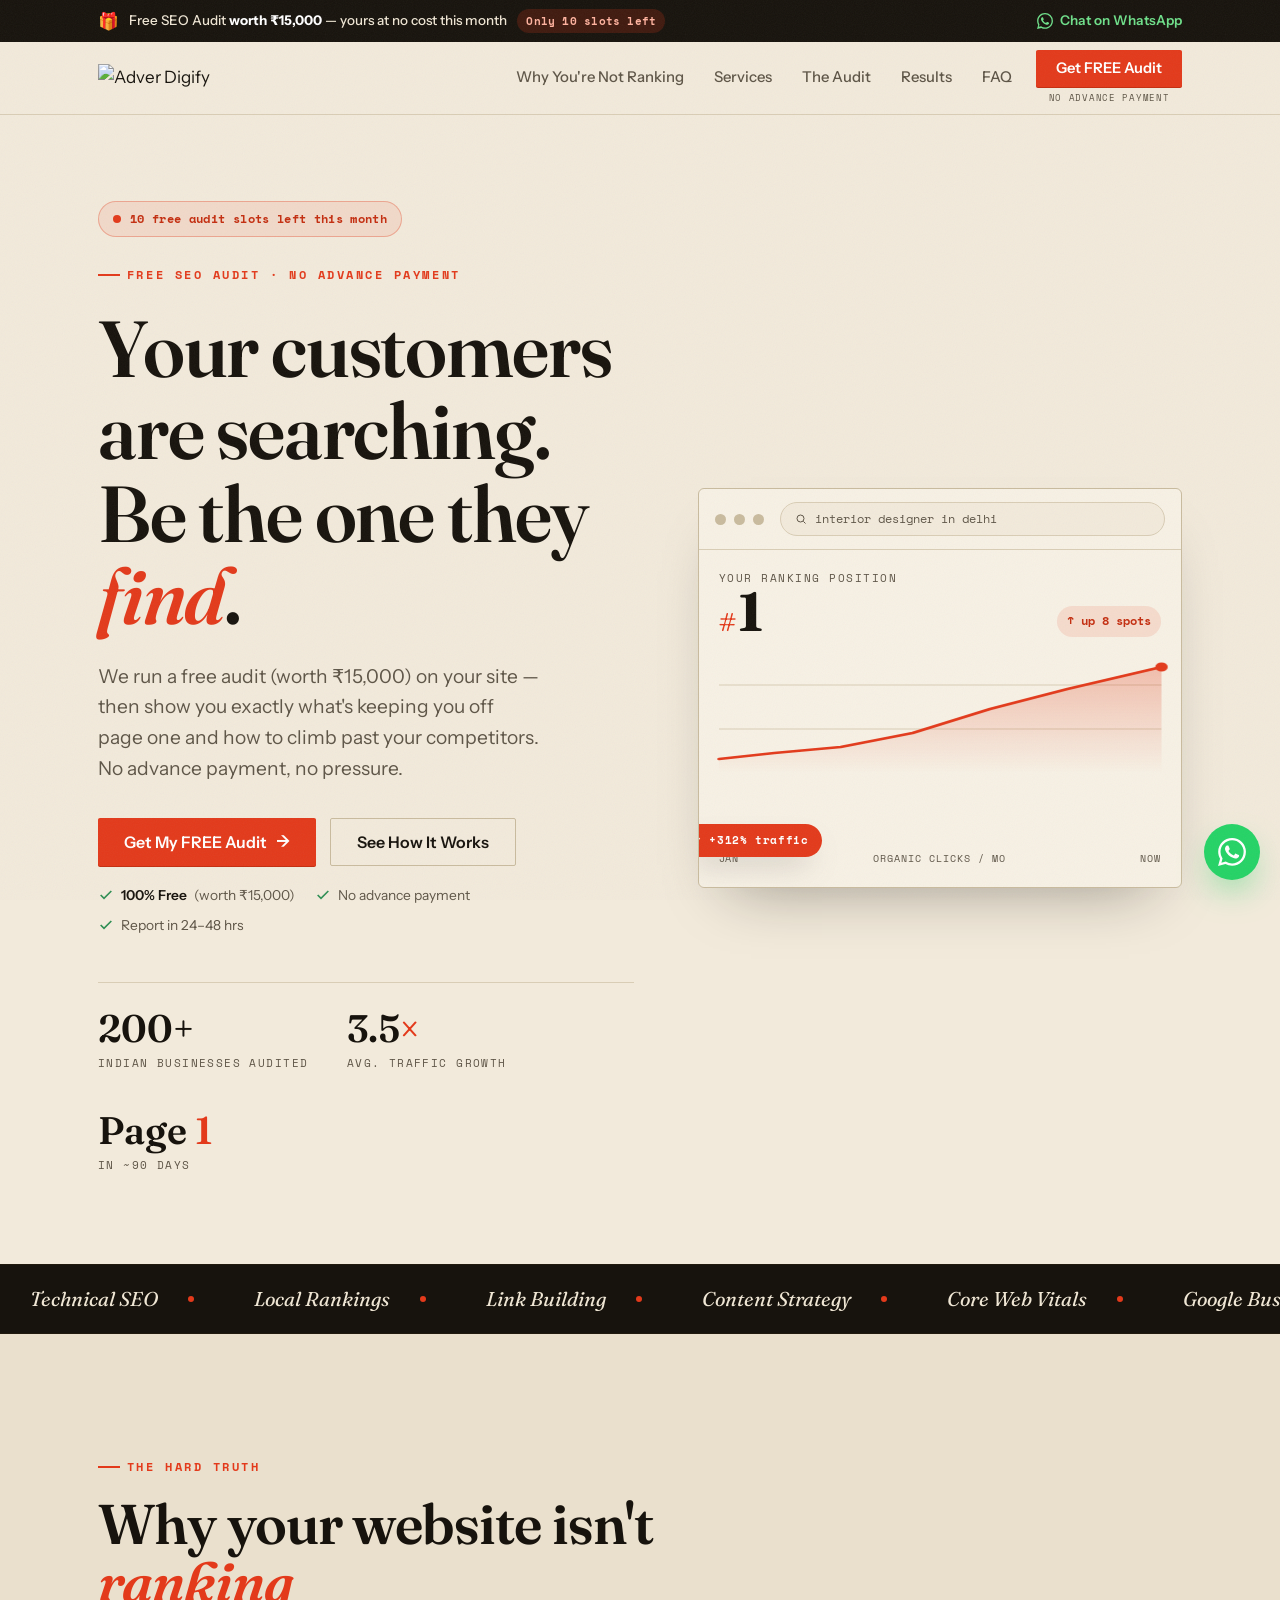
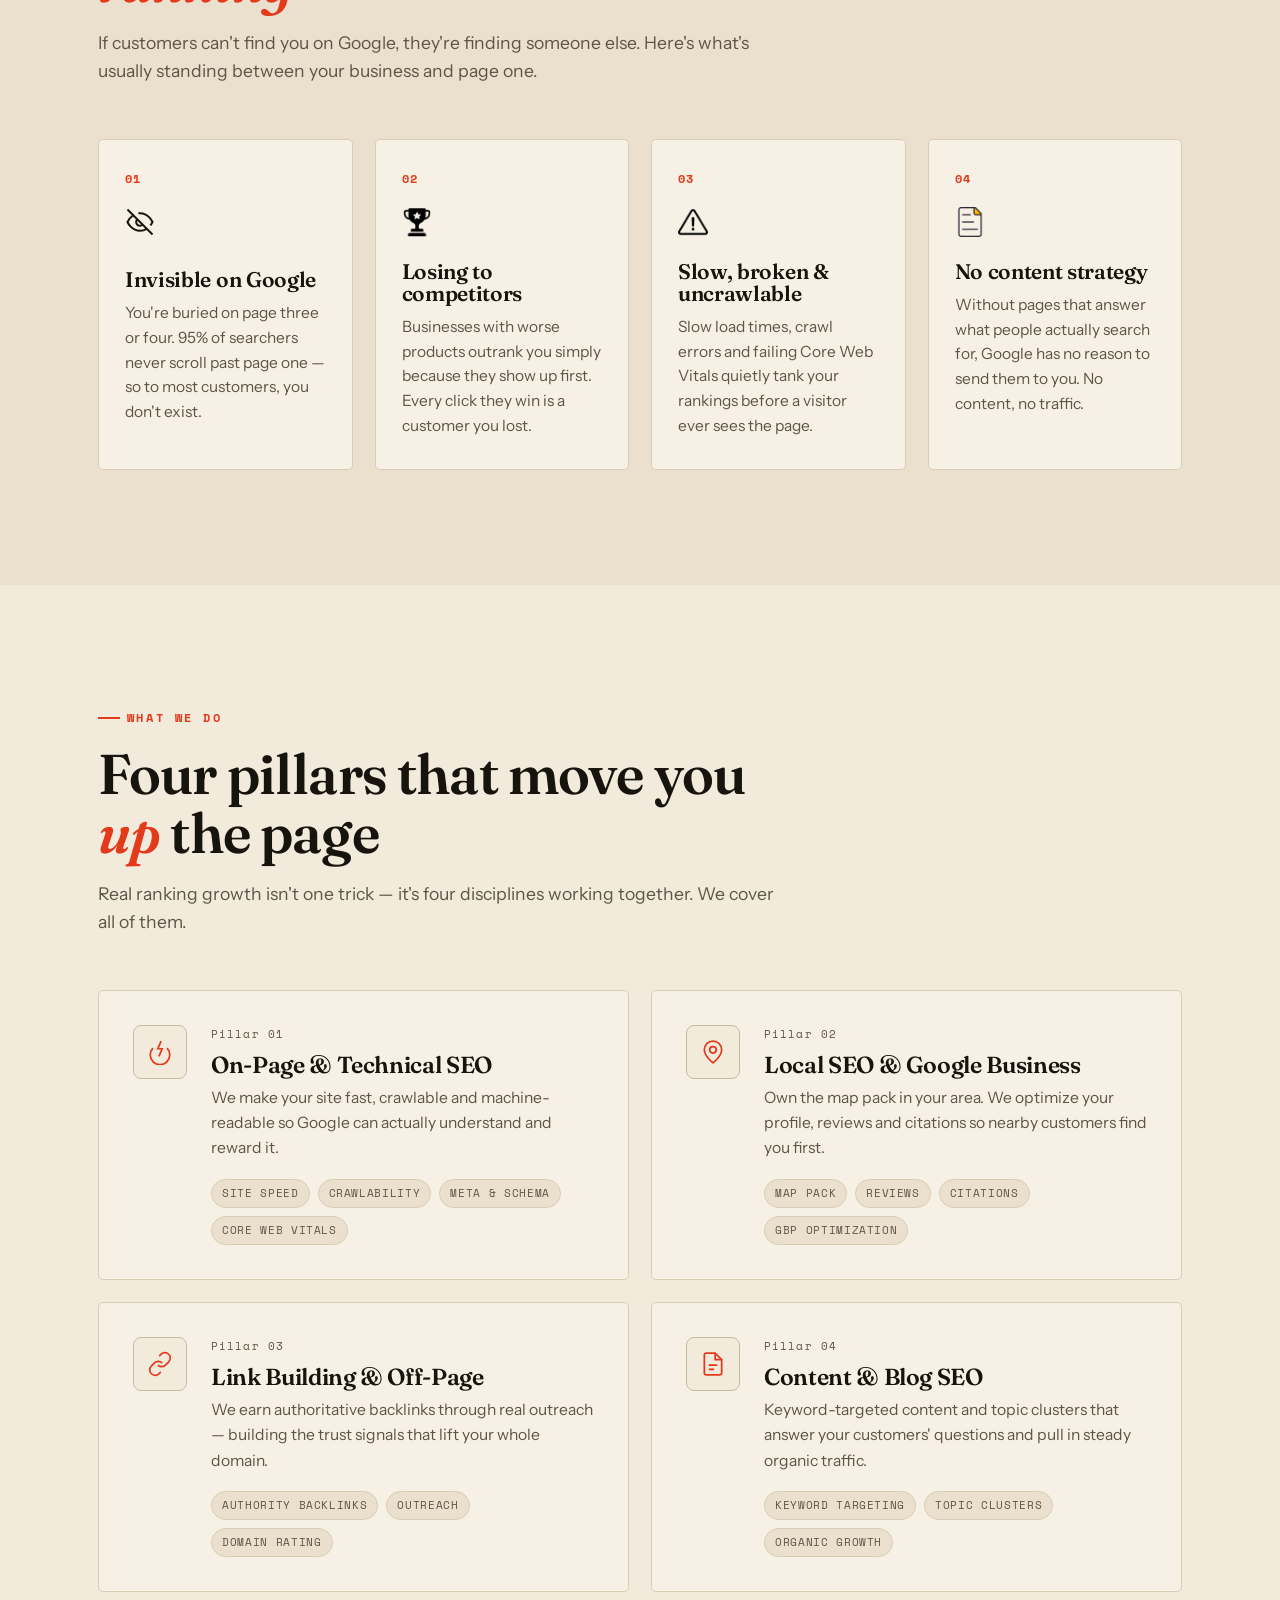
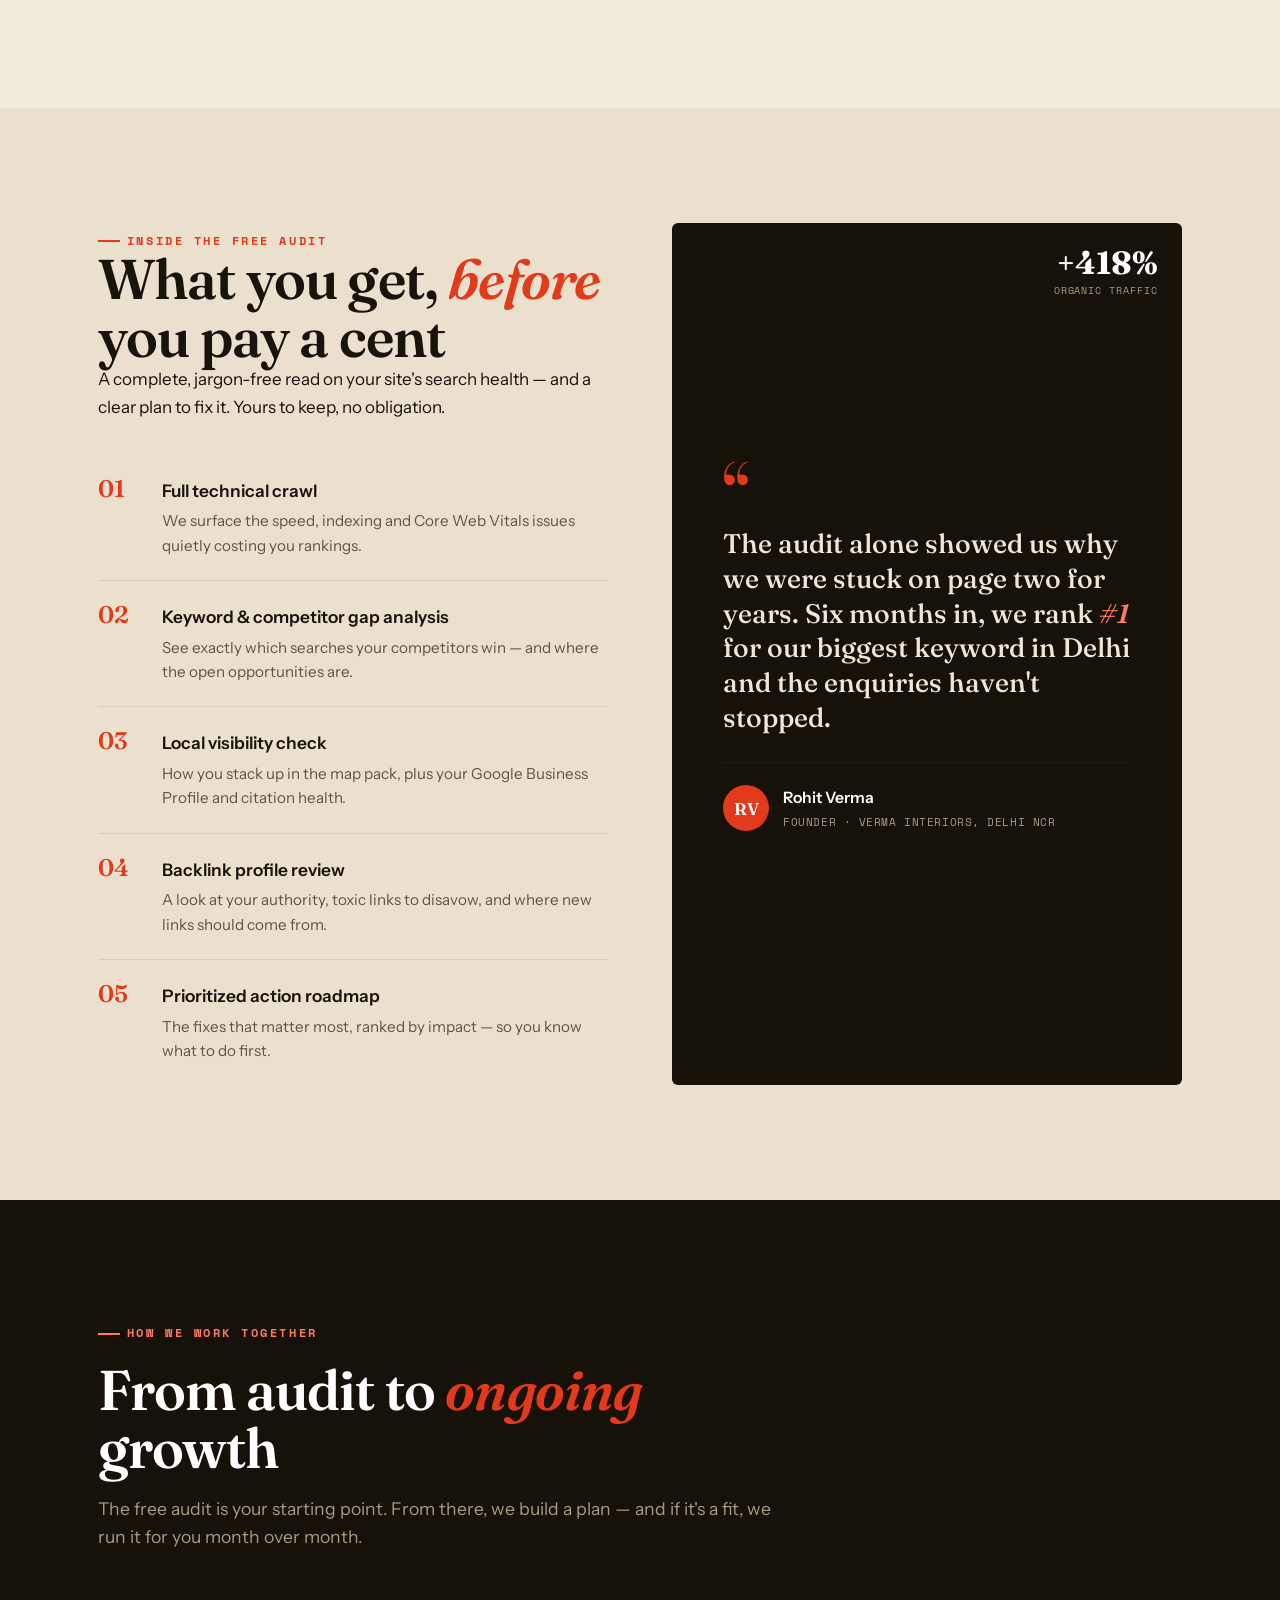
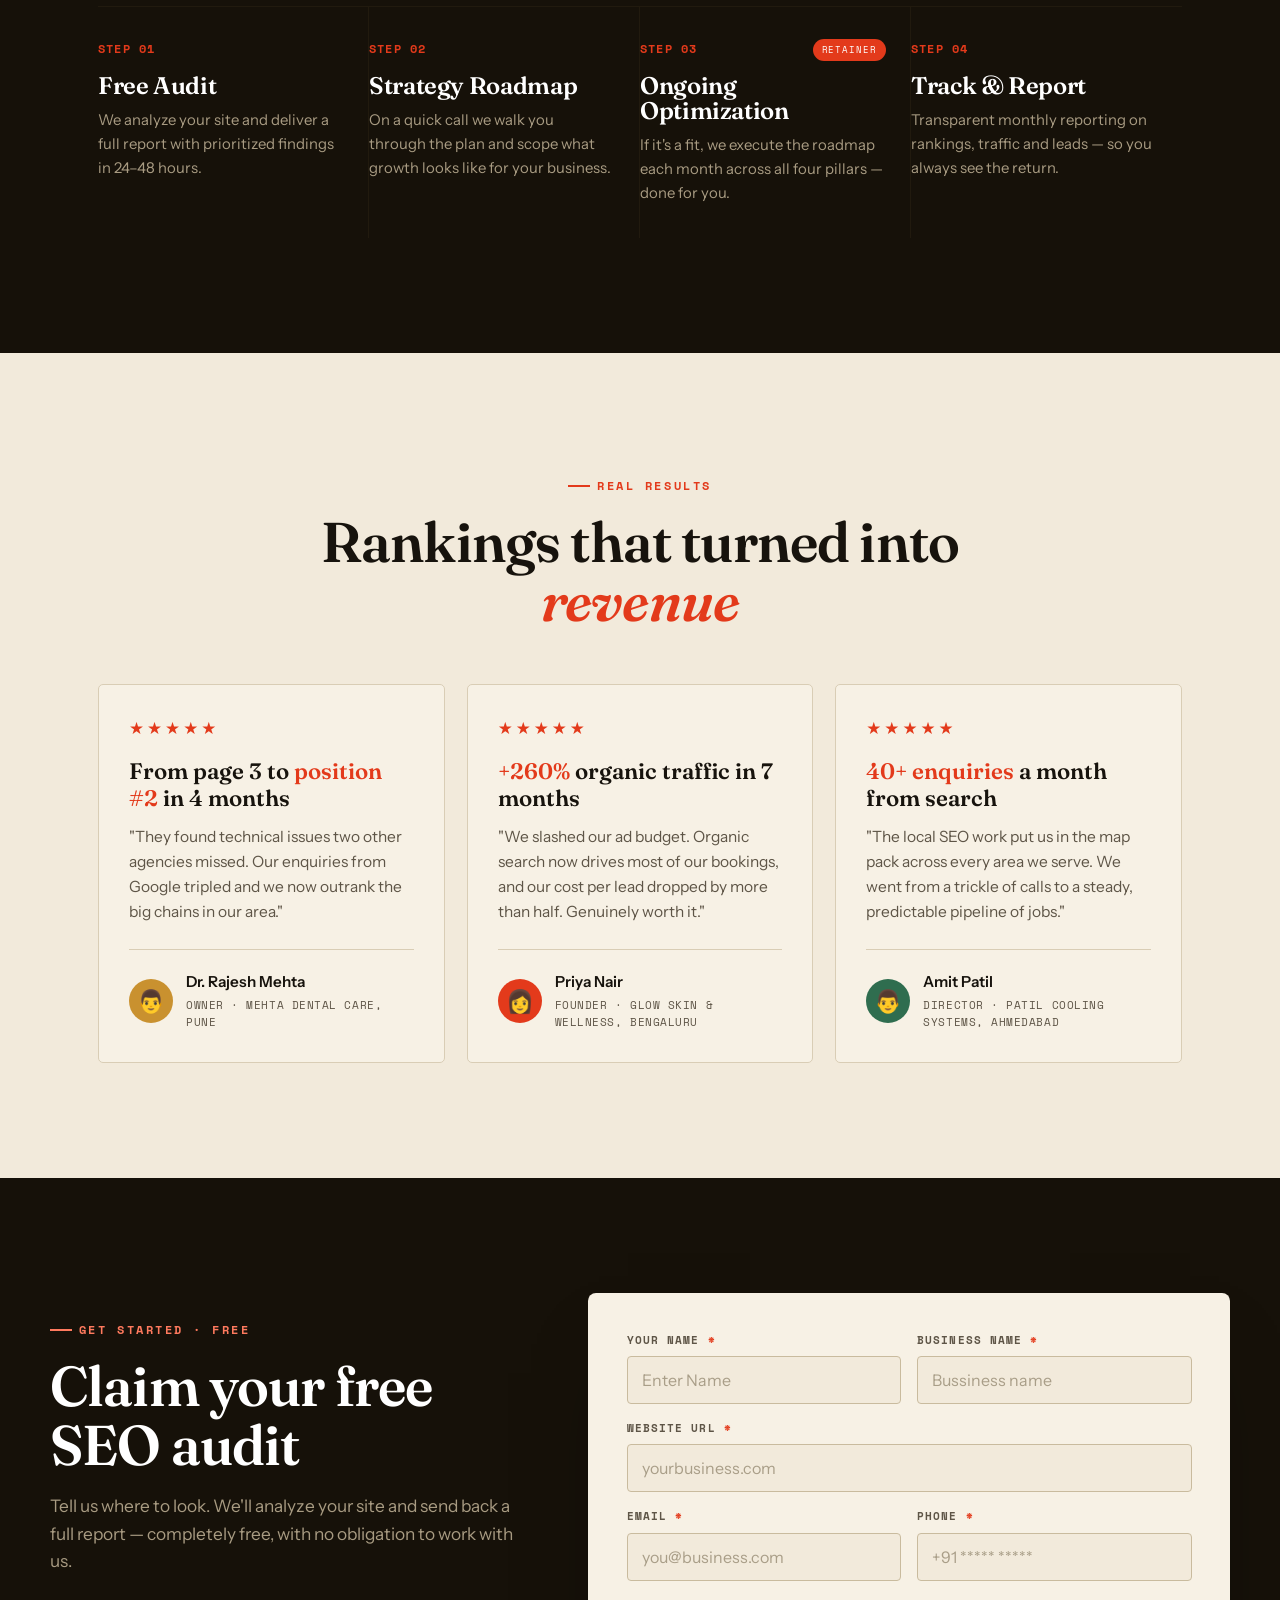
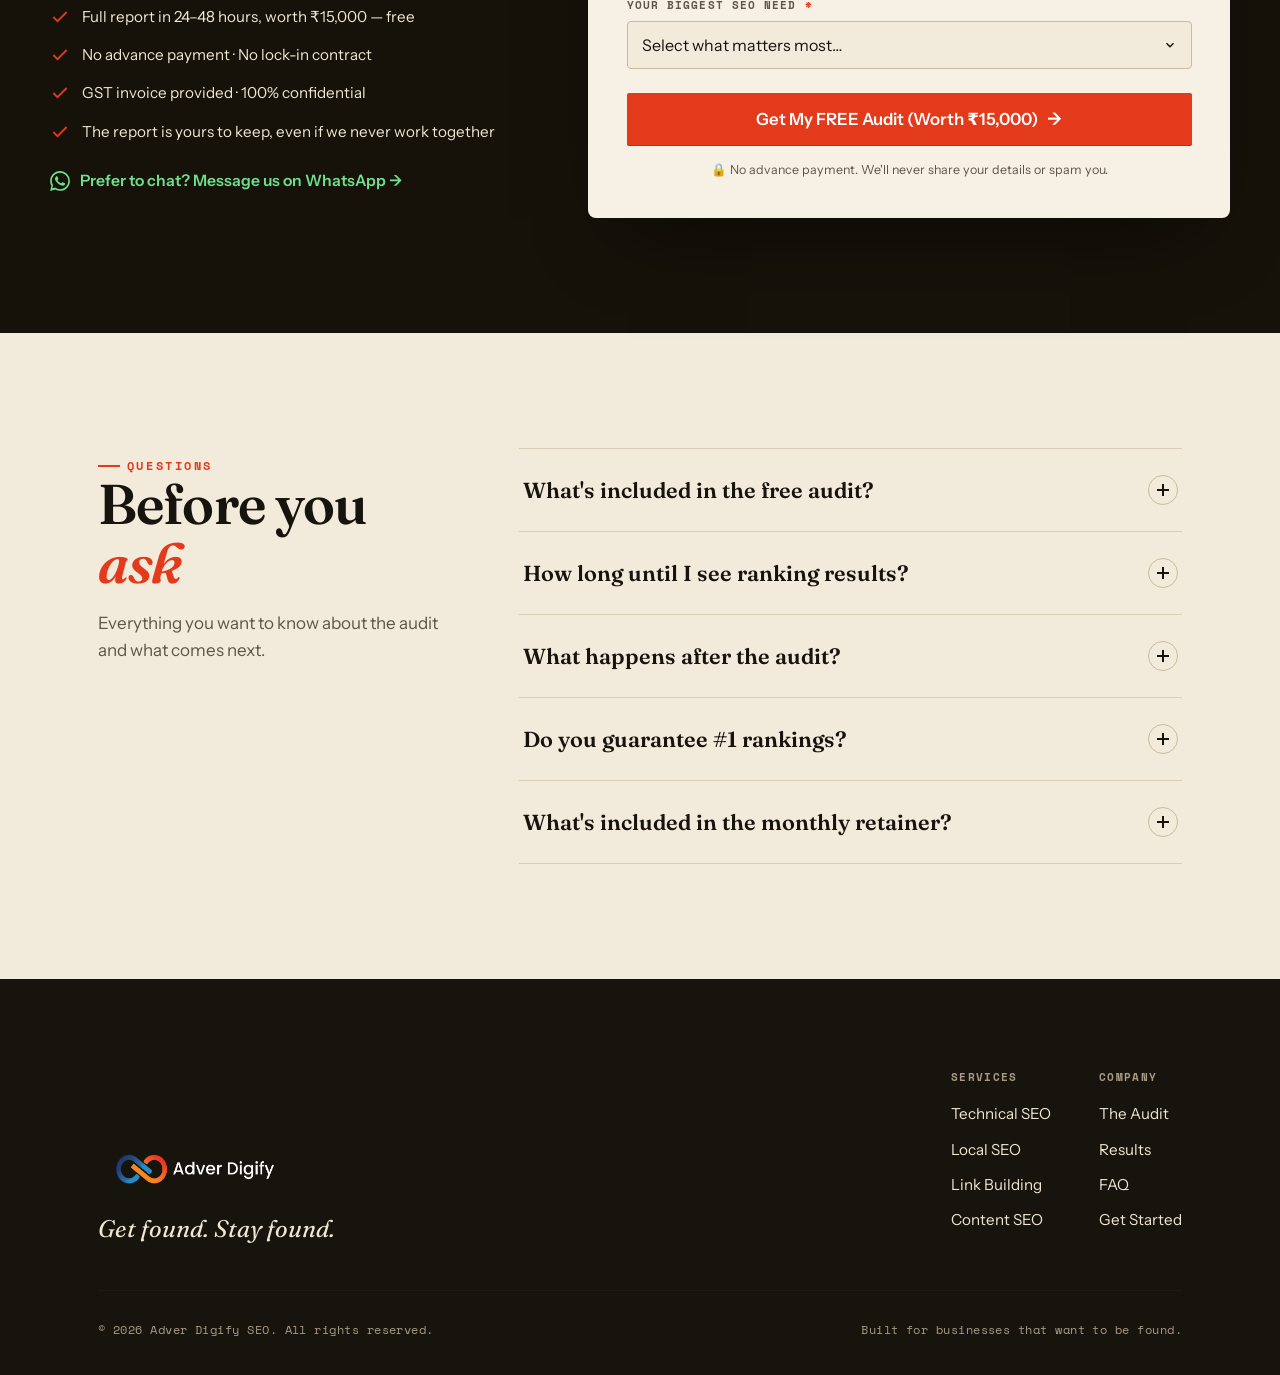
==== SEO-Landing/index.html @ 9eb0b453 "Initial commit" ====
<!DOCTYPE html>
<html lang="en">
<head>
<meta charset="UTF-8">
<meta name="viewport" content="width=device-width, initial-scale=1.0">
<title>Adver Digify SEO — Get found. Stay found.</title>
<link rel="icon" type="image/png" href="./favicon.png">
<meta name="description" content="Free, no-strings SEO audit. We find what's keeping you off page one — then build the plan to climb. 200+ audits delivered.">
<link rel="preconnect" href="https://fonts.googleapis.com">
<link rel="preconnect" href="https://fonts.gstatic.com" crossorigin>
<link href="https://fonts.googleapis.com/css2?family=Fraunces:ital,opsz,wght@0,9..144,400;0,9..144,500;0,9..144,600;0,9..144,700;1,9..144,500;1,9..144,600&family=Instrument+Sans:wght@400;500;600&family=Space+Mono:wght@400;700&display=swap" rel="stylesheet">
<style>
  :root{
    --call-icon: url("[data-uri]");
    --paper:#F2EADB;
    --paper-2:#EAE0CD;
    --card:#F7F1E5;
    --ink:#17130D;
    --ink-soft:#5E5547;
    --line:#D9CDB5;
    --line-strong:#C9BB9E;
    --signal:#E33A1B;
    --signal-deep:#C42E10;
    --dark:#161109;
    --dark-2:#211A0E;
    --cream-on-dark:#EFE6D4;
    --soft-on-dark:#A89B82;
    --gold:#C9912F;
    --serif:"Fraunces",Georgia,serif;
    --sans:"Instrument Sans",system-ui,sans-serif;
    --mono:"Space Mono",ui-monospace,monospace;
    --wrap:1180px;
  }
  *{box-sizing:border-box;margin:0;padding:0}
  html{scroll-behavior:smooth;scroll-padding-top:88px}
  body{
    background:var(--paper);
    color:var(--ink);
    font-family:var(--sans);
    font-size:17px;
    line-height:1.6;
    -webkit-font-smoothing:antialiased;
    overflow-x:clip;
  }
  /* subtle paper grain */
  body::before{
    content:"";position:fixed;inset:0;z-index:9999;pointer-events:none;opacity:.05;
    background-image:url("data:image/svg+xml,%3Csvg xmlns='http://www.w3.org/2000/svg' width='180' height='180'%3E%3Cfilter id='n'%3E%3CfeTurbulence type='fractalNoise' baseFrequency='0.9' numOctaves='3'/%3E%3C/filter%3E%3Crect width='100%25' height='100%25' filter='url(%23n)'/%3E%3C/svg%3E");
  }
  a{color:inherit;text-decoration:none}
  img{max-width:100%;display:block}
  ::selection{background:var(--signal);color:#fff}
  .wrap{max-width:var(--wrap);margin-inline:auto;padding-inline:clamp(20px,5vw,48px)}
  .eyebrow{
    font-family:var(--mono);font-size:.72rem;font-weight:700;text-transform:uppercase;
    letter-spacing:.22em;color:var(--signal);display:inline-flex;align-items:center;gap:.6em;
  }
  .eyebrow::before{content:"";width:22px;height:2px;background:var(--signal);display:inline-block}
  .eyebrow.center{justify-content:center}
  h1,h2,h3{font-family:var(--serif);font-weight:600;line-height:1.04;letter-spacing:-.015em}
  h2{font-size:clamp(2.1rem,4.6vw,3.5rem)}
  em{font-style:italic;color:var(--signal);font-weight:600}
  .btn{
    display:inline-flex;align-items:center;justify-content:center;gap:.55em;
    font-family:var(--sans);font-weight:600;font-size:1rem;cursor:pointer;border:none;
    padding:15px 26px;border-radius:2px;transition:transform .15s ease,background .2s ease,box-shadow .2s ease;
    line-height:1;white-space:nowrap;
  }
  .btn-primary{background:var(--signal);color:#fff;box-shadow:0 1px 0 var(--signal-deep)}
  .btn-primary:hover{background:var(--signal-deep);transform:translateY(-2px);box-shadow:0 8px 22px -8px rgba(196,46,16,.55)}
  .btn-ghost{background:transparent;color:var(--ink);border:1.5px solid var(--line-strong)}
  .btn-ghost:hover{border-color:var(--ink);transform:translateY(-2px)}
  .btn .arrow{font-size:1.05em;transition:transform .2s ease}
  .btn:hover .arrow{transform:translateX(3px)}

  /* ---------- TOP OFFER BAR ---------- */
  .topbar{background:var(--ink);color:var(--cream-on-dark)}
  .topbar .wrap{display:flex;align-items:center;justify-content:space-between;gap:18px;min-height:42px;padding-block:7px}
  .topbar .offer{display:flex;align-items:center;gap:10px;font-size:.84rem;font-weight:500}
  .topbar .offer .gift{font-size:1.05rem;line-height:1}
  .topbar .offer b{color:#fff;font-weight:700}
  .topbar .offer .slots{font-family:var(--mono);font-size:.7rem;color:#ffb39f;background:rgba(227,58,27,.2);padding:3px 9px;border-radius:30px;font-weight:700;letter-spacing:.02em;white-space:nowrap}
  .topbar .tb-right{display:flex;align-items:center;gap:22px}
  .topbar a.tb-link{display:inline-flex;align-items:center;gap:7px;color:var(--cream-on-dark);font-weight:600;font-size:.84rem;transition:color .15s}
  .topbar a.tb-link svg{flex:none}
  .tb-call-icon{width:15px;height:15px;flex:none;display:inline-block;background-color:#fff;-webkit-mask-image:var(--call-icon);mask-image:var(--call-icon);-webkit-mask-size:contain;mask-size:contain;-webkit-mask-repeat:no-repeat;mask-repeat:no-repeat;-webkit-mask-position:center;mask-position:center}
  .nav-call-m .tb-call-icon{background-color:var(--signal);width:18px;height:18px}
  .topbar a.tb-call svg{color:var(--signal)}
  .topbar a.tb-call:hover{color:#fff}
  .topbar a.tb-wa{color:#6fe08a}
  .topbar a.tb-wa:hover{color:#9bf0ad}

  /* ---------- NAV ---------- */
  .sticky-top { position: -webkit-sticky; position: sticky; top: 0; z-index: 1000; width: 100%; }
  header{position:relative;z-index:100;background:rgba(242,234,219,.9);backdrop-filter:blur(10px);transition:box-shadow .25s,border-color .25s;border-bottom:1px solid var(--line)}
  header.scrolled{box-shadow:0 6px 20px -14px rgba(23,19,13,.5)}
  .nav{display:flex;align-items:center;justify-content:space-between;height:72px;gap:24px}
  .logo{display:inline-flex;align-items:center;gap:10px;flex:none;color:var(--ink)}
  .logo-img{display:block;width:clamp(150px,15vw,200px);height:auto}
  .logo-mark{width:41px;height:41px;display:grid;place-items:center;flex:none;color:var(--signal)}
  .logo-mark svg{width:100%;height:100%;display:block}
  .logo-mark .logo-signal{fill:none;stroke:currentColor;stroke-width:5.6;stroke-linecap:round;stroke-linejoin:round}
  .logo-mark .logo-core{fill:var(--ink)}
  .logo-type{display:flex;flex-direction:column;gap:1px;line-height:1}
  .logo-name{font-family:var(--sans);font-weight:600;font-size:1.12rem;letter-spacing:.01em}
  .logo-name b{font-weight:600;color:var(--signal)}
  .logo-sub{font-family:var(--mono);font-size:.52rem;font-weight:700;text-transform:uppercase;letter-spacing:.16em;color:var(--ink-soft)}
  .nav-links{display:flex;gap:30px;align-items:center;margin-left:auto}
  .nav-links a{font-size:.93rem;font-weight:500;color:var(--ink-soft);transition:color .15s;position:relative;white-space:nowrap}
  .nav-links a:hover{color:var(--ink)}
  .nav-links a::after{content:"";position:absolute;left:0;bottom:-5px;height:2px;width:0;background:var(--signal);transition:width .2s}
  .nav-links a:hover::after{width:100%}
  .nav-cta{display:flex;align-items:center;gap:18px;flex:none}
  .nav-phone{display:flex;flex-direction:column;line-height:1.05;text-align:right}
  .nav-phone .pl{font-family:var(--mono);font-size:.58rem;text-transform:uppercase;letter-spacing:.12em;color:var(--ink-soft)}
  .nav-phone .pn{font-family:var(--serif);font-weight:600;font-size:1.04rem;color:var(--ink);transition:color .15s}
  .nav-phone:hover .pn{color:var(--signal)}
  .nav-cta-wrap{display:flex;flex-direction:column;align-items:center;gap:4px}
  .nav-cta-wrap .btn{padding:11px 20px;font-size:.92rem}
  .nav-cta-wrap .micro{font-family:var(--mono);font-size:.56rem;text-transform:uppercase;letter-spacing:.08em;color:var(--ink-soft)}
  .burger{display:none;background:none;border:none;cursor:pointer;width:40px;height:40px;flex-direction:column;justify-content:center;gap:5px;align-items:flex-end}
  .burger span{display:block;height:2px;width:24px;background:var(--ink);transition:.25s}
  .burger.open span:nth-child(1){transform:translateY(7px) rotate(45deg)}
  .burger.open span:nth-child(2){opacity:0}
  .burger.open span:nth-child(3){transform:translateY(-7px) rotate(-45deg);width:24px}
  .nav-call-m{display:none;width:42px;height:42px;border:1.5px solid var(--line-strong);border-radius:50%;place-items:center;color:var(--signal);background:var(--card)}

  /* ---------- urgency + cta trust ---------- */
  .urgency{display:inline-flex;align-items:center;gap:9px;background:rgba(227,58,27,.09);border:1px solid rgba(227,58,27,.32);color:var(--signal-deep);font-family:var(--mono);font-size:.72rem;font-weight:700;letter-spacing:.03em;padding:8px 14px;border-radius:30px;margin-bottom:20px}
  .urgency .dot{width:8px;height:8px;border-radius:50%;background:var(--signal);animation:pulse 2s infinite}
  @keyframes pulse{0%{box-shadow:0 0 0 0 rgba(227,58,27,.5)}70%{box-shadow:0 0 0 8px rgba(227,58,27,0)}100%{box-shadow:0 0 0 0 rgba(227,58,27,0)}}
  .cta-trust{display:flex;flex-wrap:wrap;gap:8px 20px;margin-top:18px;font-size:.86rem;color:var(--ink-soft)}
  .cta-trust span{display:inline-flex;align-items:center;gap:7px}
  .cta-trust svg{color:#2f8f54;flex:none}
  .cta-trust b{color:var(--ink);font-weight:600}

  .wa-float{position:fixed;right:20px;bottom:20px;z-index:200;display:flex;align-items:center;justify-content:center;background:#25D366;color:#fff;width:56px;height:56px;border-radius:50%;box-shadow:0 16px 34px -10px rgba(37,211,102,.65);transition:transform .2s,box-shadow .2s}
  .wa-float:hover{transform:translateY(-3px) scale(1.02);box-shadow:0 20px 40px -10px rgba(37,211,102,.75)}
  .wa-float svg{width:28px;height:28px;flex:none}

  /* ---------- HERO ---------- */
  .hero{padding:clamp(48px,7vw,86px) 0 clamp(60px,7vw,90px)}
  .hero-grid{display:grid;grid-template-columns:1.05fr .95fr;gap:clamp(40px,5vw,72px);align-items:center}
  .hero h1{font-size:clamp(2.7rem,6.2vw,5rem);margin:22px 0 0}
  .hero p.lead{font-size:clamp(1.05rem,1.5vw,1.25rem);color:var(--ink-soft);max-width:34ch;margin-top:24px}
  .hero-cta{display:flex;gap:14px;margin-top:34px;flex-wrap:wrap}
  .stats{display:flex;gap:clamp(20px,3vw,40px);margin-top:46px;border-top:1px solid var(--line);padding-top:26px;flex-wrap:wrap}
  .stat .num{font-family:var(--serif);font-size:clamp(1.8rem,3vw,2.4rem);font-weight:600;line-height:1}
  .stat .num span{color:var(--signal)}
  .stat .lbl{font-family:var(--mono);font-size:.68rem;text-transform:uppercase;letter-spacing:.13em;color:var(--ink-soft);margin-top:8px}

  /* hero dashboard signature */
  .dash{background:var(--card);border:1px solid var(--line-strong);border-radius:6px;box-shadow:0 30px 60px -32px rgba(23,19,13,.4);overflow:hidden;position:relative}
  .dash-bar{display:flex;align-items:center;gap:8px;padding:13px 16px;border-bottom:1px solid var(--line)}
  .dash-dot{width:11px;height:11px;border-radius:50%;background:var(--line-strong)}
  .dash-bar .url{flex:1;margin-left:8px;background:var(--paper);border:1px solid var(--line);border-radius:30px;font-family:var(--mono);font-size:.72rem;color:var(--ink-soft);padding:7px 14px;display:flex;align-items:center;gap:8px;overflow:hidden;white-space:nowrap}
  .dash-bar .url svg{flex:none}
  .dash-body{padding:20px}
  .dash-row1{display:flex;justify-content:space-between;align-items:flex-end;margin-bottom:18px}
  .rank-now{font-family:var(--mono);font-size:.68rem;text-transform:uppercase;letter-spacing:.14em;color:var(--ink-soft)}
  .rank-num{font-family:var(--serif);font-weight:700;font-size:3.4rem;line-height:.9;color:var(--ink);display:flex;align-items:baseline}
  .rank-num .hash{color:var(--signal);font-size:1.6rem;margin-right:2px}
  .rank-badge{display:inline-flex;align-items:center;gap:5px;background:rgba(227,58,27,.12);color:var(--signal-deep);font-family:var(--mono);font-weight:700;font-size:.72rem;padding:6px 10px;border-radius:30px}
  /* traffic chart */
  .chart{position:relative;height:118px;margin-top:6px}
  .chart svg{width:100%;height:100%;overflow:visible}
  .chart .grid-line{stroke:var(--line);stroke-width:1}
  .chart .area{fill:url(#grad);opacity:0}
  .chart .line{fill:none;stroke:var(--signal);stroke-width:2.5;stroke-linecap:round;stroke-linejoin:round;stroke-dasharray:600;stroke-dashoffset:600}
  .chart .dot{fill:var(--signal);opacity:0}
  .bars{display:flex;align-items:flex-end;gap:7px;height:54px;margin-top:18px}
  .bars span{flex:1;background:var(--paper-2);border-radius:3px 3px 0 0;transform:scaleY(.08);transform-origin:bottom;transition:transform .7s cubic-bezier(.2,.8,.25,1)}
  .bars span:last-child{background:var(--signal)}
  .dash-foot{display:flex;justify-content:space-between;font-family:var(--mono);font-size:.62rem;color:var(--ink-soft);text-transform:uppercase;letter-spacing:.1em;margin-top:6px}
  .float-tag{position:absolute;background:var(--ink);color:var(--cream-on-dark);font-family:var(--mono);font-size:.66rem;font-weight:700;padding:8px 13px;border-radius:30px;display:flex;align-items:center;gap:7px;box-shadow:0 14px 30px -14px rgba(23,19,13,.6);opacity:0;letter-spacing:.06em}
  .float-tag .pip{width:7px;height:7px;border-radius:50%;background:#5fd17e;box-shadow:0 0 0 3px rgba(95,209,126,.25)}
  .float-tag.t1{top:-16px;right:24px}
  .float-tag.t2{bottom:30px;left:-18px;background:var(--signal);color:#fff}
  .float-tag.t2 .pip{background:#fff;box-shadow:0 0 0 3px rgba(255,255,255,.3)}

  .anim .chart .line{animation:draw 1.6s ease .5s forwards}
  .anim .chart .area{animation:fade 1s ease 1.4s forwards}
  .anim .chart .dot{animation:fade .4s ease 2s forwards}
  .anim .float-tag.t1{animation:pop .5s cubic-bezier(.2,1.2,.4,1) 1.7s forwards}
  .anim .float-tag.t2{animation:pop .5s cubic-bezier(.2,1.2,.4,1) 2s forwards}
  @keyframes draw{to{stroke-dashoffset:0}}
  @keyframes fade{to{opacity:1}}
  @keyframes pop{0%{opacity:0;transform:translateY(8px) scale(.9)}100%{opacity:1;transform:translateY(0) scale(1)}}

  /* ---------- MARQUEE ---------- */
  .marquee{background:var(--ink);color:var(--cream-on-dark);padding:18px 0;overflow:hidden;border-block:1px solid var(--dark-2)}
  .marquee-track{display:flex;gap:0;width:max-content;animation:scroll 38s linear infinite}
  .marquee:hover .marquee-track{animation-play-state:paused}
  .marquee-track span{font-family:var(--serif);font-style:italic;font-size:1.25rem;padding:0 30px;display:flex;align-items:center;gap:30px;white-space:nowrap}
  .marquee-track span::after{content:"";width:6px;height:6px;border-radius:50%;background:var(--signal)}
  @keyframes scroll{to{transform:translateX(-50%)}}

  /* ---------- generic section ---------- */
  .section{padding:clamp(66px,9vw,128px) 0}
  .section-head{max-width:680px}
  .section-head.center{margin-inline:auto;text-align:center}
  .section-head h2{margin-top:18px}
  .section-head p{color:var(--ink-soft);font-size:1.1rem;margin-top:18px}

  /* ---------- PAIN ---------- */
  .pain{background:var(--paper-2)}
  .pain-grid{display:grid;grid-template-columns:repeat(4,1fr);gap:22px;margin-top:54px}
  .pain-card{background:var(--card);border:1px solid var(--line);border-radius:5px;padding:30px 26px;position:relative;transition:transform .2s,box-shadow .2s}
  .pain-card:hover{transform:translateY(-4px);box-shadow:0 24px 40px -28px rgba(23,19,13,.45)}
  .pain-card .pn{font-family:var(--mono);font-size:.72rem;color:var(--signal);font-weight:700;letter-spacing:.1em}
  .pain-card .picon{margin:18px 0 24px;color:var(--ink)}
  .pain-card h3{font-size:1.32rem;margin-bottom:10px}
  .pain-card p{font-size:.97rem;color:var(--ink-soft)}

  /* ---------- SERVICES ---------- */
  .svc-grid{display:grid;grid-template-columns:repeat(2,1fr);gap:22px;margin-top:54px}
  .svc-card{background:var(--card);border:1px solid var(--line);border-radius:5px;padding:34px;display:flex;gap:24px;transition:border-color .2s,box-shadow .2s;position:relative;overflow:hidden}
  .svc-card::before{content:"";position:absolute;left:0;top:0;bottom:0;width:3px;background:var(--signal);transform:scaleY(0);transform-origin:top;transition:transform .25s}
  .svc-card:hover{box-shadow:0 24px 44px -30px rgba(23,19,13,.4)}
  .svc-card:hover::before{transform:scaleY(1)}
  .svc-ico{flex:none;width:54px;height:54px;border:1.5px solid var(--line-strong);border-radius:8px;display:grid;place-items:center;color:var(--signal);background:var(--paper)}
  .svc-card h3{font-size:1.45rem;margin-bottom:8px}
  .svc-card .num{font-family:var(--mono);font-size:.7rem;color:var(--ink-soft);letter-spacing:.1em;display:block;margin-bottom:10px}
  .svc-card p{font-size:.98rem;color:var(--ink-soft);margin-bottom:18px}
  .tags{display:flex;flex-wrap:wrap;gap:8px}
  .tag{font-family:var(--mono);font-size:.68rem;text-transform:uppercase;letter-spacing:.06em;background:var(--paper-2);border:1px solid var(--line);color:var(--ink-soft);padding:5px 10px;border-radius:30px}

  /* ---------- AUDIT VALUE + QUOTE ---------- */
  .audit-sec{background:var(--paper-2)}
  .audit-grid{display:grid;grid-template-columns:1fr 1fr;gap:clamp(40px,5vw,72px);align-items:start}
  .vp-list{margin-top:34px;display:flex;flex-direction:column;gap:0}
  .vp{display:flex;gap:22px;padding:22px 0;border-bottom:1px solid var(--line)}
  .vp:last-child{border-bottom:none}
  .vp .vn{font-family:var(--serif);font-weight:600;font-size:1.5rem;color:var(--signal);line-height:1;flex:none;width:42px}
  .vp h4{font-family:var(--sans);font-weight:600;font-size:1.08rem;margin-bottom:5px}
  .vp p{font-size:.95rem;color:var(--ink-soft)}
  .quote{background:var(--dark);color:var(--cream-on-dark);border-radius:6px;padding:clamp(34px,4vw,52px);position:relative;align-self:stretch;display:flex;flex-direction:column;justify-content:center}
  .quote .mark{font-family:var(--serif);font-size:6rem;line-height:.5;color:var(--signal);height:42px}
  .quote blockquote{font-family:var(--serif);font-size:clamp(1.4rem,2.1vw,1.85rem);line-height:1.3;font-weight:500;margin:8px 0 26px}
  .quote blockquote em{color:#ff7a5e}
  .quote .who{display:flex;align-items:center;gap:14px;border-top:1px solid var(--dark-2);padding-top:22px}
  .quote .av{width:46px;height:46px;border-radius:50%;background:var(--signal);color:#fff;display:grid;place-items:center;font-family:var(--serif);font-weight:600;flex:none}
  .quote .who .n{font-weight:600;font-size:.98rem;color:#fff}
  .quote .who .r{font-family:var(--mono);font-size:.7rem;color:var(--soft-on-dark);letter-spacing:.05em;text-transform:uppercase;margin-top:3px}
  .quote .metric{position:absolute;top:24px;right:24px;text-align:right}
  .quote .metric .mn{font-family:var(--serif);font-size:2rem;font-weight:700;color:#fff;line-height:1}
  .quote .metric .ml{font-family:var(--mono);font-size:.6rem;color:var(--soft-on-dark);text-transform:uppercase;letter-spacing:.1em;margin-top:4px}

  /* ---------- PROCESS ---------- */
  .process{background:var(--dark);color:var(--cream-on-dark)}
  .process .eyebrow{color:#ff7a5e}
  .process .eyebrow::before{background:#ff7a5e}
  .process h2{color:#fff}
  .process .section-head p{color:var(--soft-on-dark)}
  .steps{display:grid;grid-template-columns:repeat(4,1fr);gap:0;margin-top:54px;border-top:1px solid var(--dark-2)}
  .step{padding:32px 26px 32px 0;border-right:1px solid var(--dark-2);position:relative}
  .step:last-child{border-right:none}
  .step .sn{font-family:var(--mono);font-size:.78rem;color:var(--signal);font-weight:700;letter-spacing:.1em}
  .step h3{color:#fff;font-size:1.5rem;margin:16px 0 10px}
  .step p{font-size:.93rem;color:var(--soft-on-dark)}
  .step .pill{position:absolute;top:32px;right:24px;font-family:var(--mono);font-size:.58rem;letter-spacing:.1em;text-transform:uppercase;color:#fff;background:var(--signal);padding:4px 9px;border-radius:30px}

  /* ---------- TESTIMONIALS ---------- */
  .tst-grid{display:grid;grid-template-columns:repeat(3,1fr);gap:22px;margin-top:54px}
  .tst{background:var(--card);border:1px solid var(--line);border-radius:5px;padding:30px;display:flex;flex-direction:column}
  .stars{color:var(--signal);font-size:1.05rem;letter-spacing:3px;margin-bottom:16px}
  .tst .result{font-family:var(--serif);font-size:1.4rem;font-weight:600;line-height:1.2;margin-bottom:14px}
  .tst .result span{color:var(--signal)}
  .tst blockquote{font-size:.97rem;color:var(--ink-soft);margin-bottom:24px;flex:1}
  .tst .who{display:flex;align-items:center;gap:13px;border-top:1px solid var(--line);padding-top:20px}
  .tst .av{width:44px;height:44px;border-radius:50%;display:grid;place-items:center;font-family:var(--serif);font-weight:600;color:#fff;flex:none;overflow:hidden;font-size:1.4rem;line-height:1}
  .tst .av img{width:100%;height:100%;object-fit:cover;border-radius:50%}
  .tst .n{font-weight:600;font-size:.95rem}
  .tst .r{font-family:var(--mono);font-size:.68rem;color:var(--ink-soft);text-transform:uppercase;letter-spacing:.05em;margin-top:3px}

  /* ---------- FORM ---------- */
  .audit-form-sec{background:var(--dark);color:var(--cream-on-dark)}
  .form-grid{display:grid;grid-template-columns:.85fr 1.15fr;gap:clamp(40px,5vw,70px);align-items:center}
  .form-left .eyebrow{color:#ff7a5e}
  .form-left .eyebrow::before{background:#ff7a5e}
  .form-left h2{color:#fff;margin-top:18px}
  .form-left p{color:var(--soft-on-dark);margin-top:18px;font-size:1.08rem}
  .assure{margin-top:30px;display:flex;flex-direction:column;gap:14px}
  .assure div{display:flex;gap:12px;align-items:flex-start;font-size:.95rem;color:var(--cream-on-dark)}
  .assure svg{flex:none;margin-top:2px;color:var(--signal)}
  .wa-inline{display:inline-flex;align-items:center;gap:10px;margin-top:24px;color:#6fe08a;font-weight:600;font-size:.98rem;transition:color .15s}
  .wa-inline:hover{color:#9bf0ad}
  .wa-inline svg{flex:none}
  .form-card{background:var(--card);border-radius:8px;padding:clamp(28px,3vw,40px);color:var(--ink);box-shadow:0 40px 80px -40px rgba(0,0,0,.6)}
  .field{margin-bottom:16px}
  .field.row{display:grid;grid-template-columns:1fr 1fr;gap:16px}
  .field.row .field{margin-bottom:0}
  label{display:block;font-family:var(--mono);font-size:.68rem;text-transform:uppercase;letter-spacing:.1em;color:var(--ink-soft);margin-bottom:7px;font-weight:700}
  label .req{color:var(--signal)}
  input,select{width:100%;font-family:var(--sans);font-size:1rem;padding:13px 14px;border:1.5px solid var(--line-strong);border-radius:4px;background:var(--paper);color:var(--ink);transition:border-color .15s,box-shadow .15s}
  input::placeholder{color:#a99e88}
  input:focus,select:focus{outline:none;border-color:var(--signal);box-shadow:0 0 0 3px rgba(227,58,27,.15)}
  select{appearance:none;background-image:url("data:image/svg+xml,%3Csvg xmlns='http://www.w3.org/2000/svg' width='14' height='14' viewBox='0 0 24 24' fill='none' stroke='%2317130D' stroke-width='2.5'%3E%3Cpath d='M6 9l6 6 6-6'/%3E%3C/svg%3E");background-repeat:no-repeat;background-position:right 14px center;padding-right:40px}
  .field.err input,.field.err select{border-color:var(--signal)}
  .err-msg{display:none;font-size:.78rem;color:var(--signal);margin-top:6px;font-weight:500}
  .field.err .err-msg{display:block}
  .form-card .btn-primary{width:100%;margin-top:8px;padding:17px;font-size:1.05rem}
  .form-fine{font-size:.78rem;color:var(--ink-soft);text-align:center;margin-top:16px;line-height:1.5}
  /* success */
  .success{display:none;text-align:center;padding:18px 6px 8px}
  .success.show{display:block;animation:pop .5s cubic-bezier(.2,1.2,.4,1)}
  .success .check{width:66px;height:66px;border-radius:50%;background:rgba(227,58,27,.12);display:grid;place-items:center;margin:0 auto 22px;color:var(--signal)}
  .success h3{font-size:1.7rem;margin-bottom:12px}
  .success p{color:var(--ink-soft);font-size:1rem;max-width:34ch;margin:0 auto 6px}
  .success .next{font-family:var(--mono);font-size:.72rem;text-transform:uppercase;letter-spacing:.12em;color:var(--signal);margin-top:22px;font-weight:700}
  .form-card.done .form-body{display:none}

  /* ---------- FAQ ---------- */
  .faq-grid{display:grid;grid-template-columns:.7fr 1.3fr;gap:clamp(40px,5vw,72px);align-items:start}
  .faq-list{border-top:1px solid var(--line)}
  .faq-item{border-bottom:1px solid var(--line)}
  .faq-q{width:100%;background:none;border:none;cursor:pointer;text-align:left;display:flex;justify-content:space-between;align-items:center;gap:20px;padding:26px 4px;font-family:var(--serif);font-size:clamp(1.15rem,1.7vw,1.4rem);font-weight:600;color:var(--ink)}
  .faq-q .ic{flex:none;width:30px;height:30px;border:1.5px solid var(--line-strong);border-radius:50%;display:grid;place-items:center;position:relative;transition:.25s}
  .faq-q .ic::before,.faq-q .ic::after{content:"";position:absolute;background:var(--ink);transition:.25s}
  .faq-q .ic::before{width:12px;height:2px}
  .faq-q .ic::after{width:2px;height:12px}
  .faq-item.open .faq-q .ic{background:var(--signal);border-color:var(--signal)}
  .faq-item.open .faq-q .ic::before,.faq-item.open .faq-q .ic::after{background:#fff}
  .faq-item.open .faq-q .ic::after{transform:rotate(90deg);opacity:0}
  .faq-a{max-height:0;overflow:hidden;transition:max-height .3s ease}
  .faq-a p{padding:0 4px 26px;color:var(--ink-soft);font-size:1rem;max-width:60ch}

  /* ---------- FOOTER ---------- */
  footer{background:var(--ink);color:var(--cream-on-dark);padding:clamp(56px,7vw,90px) 0 36px}
  .foot-top{display:flex;justify-content:space-between;align-items:flex-end;gap:40px;flex-wrap:wrap;padding-bottom:46px;border-bottom:1px solid var(--dark-2)}
  .foot-brand .logo{display:inline-flex;padding:12px 18px;border-radius:6px}
  .foot-logo-img{width:clamp(150px,16vw,210px)}
  .foot-tag{font-family:var(--serif);font-style:italic;font-size:1.5rem;color:var(--cream-on-dark);margin-top:16px;max-width:18ch;line-height:1.2}
  .foot-links{display:flex;gap:48px;flex-wrap:wrap}
  .foot-col h5{font-family:var(--mono);font-size:.68rem;text-transform:uppercase;letter-spacing:.12em;color:var(--soft-on-dark);margin-bottom:16px;font-weight:700}
  .foot-col a{display:block;color:var(--cream-on-dark);font-size:.95rem;margin-bottom:11px;transition:color .15s}
  .foot-col a:hover{color:var(--signal)}
  .foot-bottom{display:flex;justify-content:space-between;align-items:center;gap:20px;flex-wrap:wrap;padding-top:30px;font-family:var(--mono);font-size:.72rem;color:var(--soft-on-dark);letter-spacing:.04em}

  /* reveal */
  .reveal{opacity:0;transform:translateY(24px);transition:opacity .6s ease,transform .6s ease}
  .reveal.in{opacity:1;transform:none}

  /* ---------- MOBILE MENU (hidden by default; only shown via .open at mobile breakpoint) ---------- */
  .mobile-menu{display:none}

  /* ---------- RESPONSIVE ---------- */
  @media(max-width:980px){
    .hero-grid{grid-template-columns:1fr;gap:48px}
    .dash{max-width:460px;margin-inline:auto;width:100%}
    .audit-grid,.form-grid,.faq-grid{grid-template-columns:1fr;gap:44px}
    .svc-grid{grid-template-columns:1fr}
    .pain-grid{grid-template-columns:repeat(2,1fr)}
    .steps{grid-template-columns:repeat(2,1fr)}
    .step{border-right:none;border-bottom:1px solid var(--dark-2)}
    .step:nth-child(odd){border-right:1px solid var(--dark-2)}
    .tst-grid{grid-template-columns:1fr}
  }
  @media(max-width:880px){
    .nav-links{display:none}
    .nav-phone{display:none}
    .nav-cta-wrap{display:none!important}
    .burger{display:flex}
    .nav-call-m{display:grid}
    .topbar .tb-right{display:none}
    .topbar .offer .slots{display:none}
    .topbar .offer{font-size:.78rem}
    .nav-cta{gap:10px}
    .mobile-menu{position:absolute;top:100%;left:0;right:0;background:var(--paper);border-bottom:1px solid var(--line);padding:24px clamp(20px,5vw,48px) 32px;flex-direction:column;align-items:center;text-align:center;gap:4px;z-index:99;box-shadow:0 20px 30px -20px rgba(23,19,13,.4)}
    .mobile-menu.open{display:flex}
    .mobile-menu a:not(.btn){padding:14px 0;font-size:1.05rem;font-weight:500;border-bottom:1px solid var(--line);color:var(--ink);width:100%}
    .mobile-menu .btn{margin-top:18px;width:100%}
    .mobile-menu .m-call{display:flex;align-items:center;justify-content:center;gap:9px;border:1.5px solid var(--line-strong);border-radius:2px;padding:14px;font-weight:600;color:var(--ink);margin-top:10px;border-bottom:1.5px solid var(--line-strong)!important}
  }
  @media(max-width:680px){
    .pain-grid{grid-template-columns:1fr}
    .field.row{grid-template-columns:1fr;gap:16px}
    .svc-card{flex-direction:column;gap:18px;padding:28px}
    .stats{gap:26px 32px}
    .hero p.lead{max-width:none}
    .hero-cta{flex-direction:column!important;align-items:stretch!important;gap:12px}
    .hero-cta .btn{width:100%!important;text-align:center;white-space:normal!important}
    .float-tag.t2{left:0!important}
    .quote .metric{position:static;text-align:left;margin-bottom:20px}
    .tst-grid{margin-top:38px}
    .wa-float .wa-txt{display:none}
    .wa-float{padding:15px;border-radius:50%}
  }
  @media(max-width:480px){
    .hero h1{font-size:2rem!important}
    h2{font-size:1.8rem!important}
    .stats{gap:20px 15px!important}
    .stat{min-width:120px}
  }
  @media(prefers-reduced-motion:reduce){
    *{animation-duration:.001ms!important;animation-iteration-count:1!important;transition-duration:.001ms!important;scroll-behavior:auto}
    .marquee-track{animation:none}
    .chart .line{stroke-dashoffset:0}
    .chart .area,.chart .dot,.float-tag{opacity:1}
    .reveal{opacity:1;transform:none}
  }
</style>
</head>
<body id="top">


<div class="sticky-top">
<!-- ============ TOP OFFER BAR ============ -->
<div class="topbar" id="topbar">
  <div class="wrap">
    <div class="offer">
      <span class="gift">🎁</span>
      <span>Free SEO Audit <b>worth ₹15,000</b> — yours at no cost this month</span>
      <span class="slots">Only 10 slots left</span>
    </div>
    <div class="tb-right">
      <a href="https://wa.me/917870013721?text=Hi%2C%20I'd%20like%20my%20free%20SEO%20audit" target="_blank" rel="noopener" class="tb-link tb-wa">
        <svg width="16" height="16" viewBox="0 0 24 24" fill="currentColor"><path d="M.057 24l1.687-6.163a11.867 11.867 0 0 1-1.587-5.946C.16 5.335 5.495 0 12.05 0a11.817 11.817 0 0 1 8.413 3.488 11.824 11.824 0 0 1 3.48 8.414c-.003 6.557-5.338 11.892-11.893 11.892a11.9 11.9 0 0 1-5.688-1.448L.057 24zm6.597-3.807c1.676.995 3.276 1.591 5.392 1.592 5.448 0 9.886-4.434 9.889-9.885.002-5.462-4.415-9.89-9.881-9.892-5.452 0-9.887 4.434-9.889 9.884a9.86 9.86 0 0 0 1.51 5.26l-.999 3.648 3.737-.98zm11.387-5.464c-.074-.124-.272-.198-.57-.347-.297-.149-1.758-.868-2.031-.967-.272-.099-.47-.148-.669.149-.198.297-.768.967-.941 1.165-.173.198-.347.223-.644.074-.297-.149-1.255-.462-2.39-1.475-.883-.788-1.48-1.761-1.653-2.059-.173-.297-.018-.458.13-.606.134-.133.297-.347.446-.521.151-.172.2-.296.3-.495.099-.198.05-.371-.025-.52-.075-.149-.669-1.612-.916-2.207-.242-.579-.487-.5-.669-.51l-.57-.01c-.198 0-.52.074-.792.372-.272.297-1.04 1.016-1.04 2.479 0 1.462 1.065 2.875 1.213 3.074.149.198 2.095 3.2 5.076 4.487.709.306 1.263.489 1.694.626.712.226 1.36.194 1.872.118.571-.085 1.758-.719 2.006-1.413.248-.695.248-1.29.173-1.414z"/></svg>
        Chat on WhatsApp
      </a>
    </div>
  </div>
</div>

<!-- ============ NAV ============ -->
<header>
  <div class="wrap nav">
    <a href="#top" class="logo" aria-label="Adver Digify home">
      <img class="logo-img" src="https://adverdigify.com/wp-content/uploads/2026/01/adver-logo566-1-1536x260-1.png" alt="Adver Digify">
    </a>
    <nav class="nav-links">
      <a href="#why">Why You're Not Ranking</a>
      <a href="#services">Services</a>
      <a href="#audit">The Audit</a>
      <a href="#results">Results</a>
      <a href="#faq">FAQ</a>
    </nav>
    <div class="nav-cta">
      <div class="nav-cta-wrap">
        <button class="btn btn-primary" data-scroll>Get FREE Audit</button>
        <span class="micro">No advance payment</span>
      </div>
      <button class="burger" id="burger" aria-label="Menu" aria-expanded="false"><span></span><span></span><span></span></button>
    </div>
  </div>
  <div class="mobile-menu" id="mobileMenu">
    <a href="#why">Why You're Not Ranking</a>
    <a href="#services">Services</a>
    <a href="#audit">The Audit</a>
    <a href="#results">Results</a>
    <a href="#faq">FAQ</a>
    <button class="btn btn-primary" data-scroll>Get My FREE Audit (Worth ₹15,000)</button>
  </div>
</header>
</div>

<a href="https://wa.me/917870013721?text=Hi%2C%20I'd%20like%20my%20free%20SEO%20audit" target="_blank" rel="noopener" class="wa-float" aria-label="Chat on WhatsApp">
  <svg viewBox="0 0 24 24" fill="currentColor"><path d="M17.472 14.382c-.297-.149-1.758-.867-2.03-.967-.273-.099-.471-.148-.67.15-.197.297-.767.966-.94 1.164-.173.199-.347.223-.644.075-.297-.15-1.255-.463-2.39-1.475-.883-.788-1.48-1.761-1.653-2.059-.173-.297-.018-.458.13-.606.134-.133.298-.347.446-.52.149-.174.198-.298.298-.497.099-.198.05-.371-.025-.52-.075-.149-.669-1.612-.916-2.207-.242-.579-.487-.5-.669-.51-.173-.008-.371-.01-.57-.01-.198 0-.52.074-.792.372-.272.297-1.04 1.016-1.04 2.479 0 1.462 1.065 2.875 1.213 3.074.149.198 2.096 3.2 5.077 4.487.709.306 1.262.489 1.694.625.712.227 1.36.195 1.871.118.571-.085 1.758-.719 2.006-1.413.248-.694.248-1.289.173-1.413-.074-.124-.272-.198-.57-.347m-5.421 7.403h-.004a9.87 9.87 0 01-5.031-1.378l-.361-.214-3.741.982.998-3.648-.235-.374a9.86 9.86 0 01-1.51-5.26c.001-5.45 4.436-9.884 9.888-9.884 2.64 0 5.122 1.03 6.988 2.898a9.825 9.825 0 012.893 6.994c-.003 5.45-4.437 9.884-9.885 9.884m8.413-18.297A11.815 11.815 0 0012.05 0C5.495 0 .16 5.335.157 11.892c0 2.096.547 4.142 1.588 5.945L.057 24l6.305-1.654a11.882 11.882 0 005.683 1.448h.005c6.554 0 11.89-5.335 11.893-11.893a11.821 11.821 0 00-3.48-8.413z"/></svg>
</a>

<!-- ============ HERO ============ -->
<section class="hero">
  <div class="wrap hero-grid">
    <div>
      <div class="urgency"><span class="dot"></span>10 free audit slots left this month</div>
      <span class="eyebrow">Free SEO Audit · No Advance Payment</span>
      <h1>Your customers are searching. Be the one they <em>find</em>.</h1>
      <p class="lead">We run a free audit (worth ₹15,000) on your site — then show you exactly what's keeping you off page one and how to climb past your competitors. No advance payment, no pressure.</p>
      <div class="hero-cta">
        <button class="btn btn-primary" data-scroll>Get My FREE Audit <span class="arrow">→</span></button>
        <a href="#how-it-works" class="btn btn-ghost">See How It Works</a>
      </div>
      <div class="cta-trust">
        <span><svg width="16" height="16" viewBox="0 0 24 24" fill="none" stroke="currentColor" stroke-width="2.5"><path d="M20 6 9 17l-5-5"/></svg><b>100% Free</b> (worth ₹15,000)</span>
        <span><svg width="16" height="16" viewBox="0 0 24 24" fill="none" stroke="currentColor" stroke-width="2.5"><path d="M20 6 9 17l-5-5"/></svg>No advance payment</span>
        <span><svg width="16" height="16" viewBox="0 0 24 24" fill="none" stroke="currentColor" stroke-width="2.5"><path d="M20 6 9 17l-5-5"/></svg>Report in 24–48 hrs</span>
      </div>
      <div class="stats">
        <div class="stat"><div class="num">200+</div><div class="lbl">Indian Businesses Audited</div></div>
        <div class="stat"><div class="num">3.5<span>×</span></div><div class="lbl">Avg. Traffic Growth</div></div>
        <div class="stat"><div class="num">Page <span>1</span></div><div class="lbl">In ~90 Days</div></div>
      </div>
    </div>

    <!-- SIGNATURE: rank-climb dashboard -->
    <div class="dash" id="dash">
      <div class="dash-bar">
        <span class="dash-dot"></span><span class="dash-dot"></span><span class="dash-dot"></span>
        <span class="url">
          <svg width="12" height="12" viewBox="0 0 24 24" fill="none" stroke="currentColor" stroke-width="2"><circle cx="11" cy="11" r="7"/><path d="m21 21-4.3-4.3"/></svg>
          interior designer in delhi
        </span>
      </div>
      <div class="dash-body">
        <div class="dash-row1">
          <div>
            <div class="rank-now">Your ranking position</div>
            <div class="rank-num"><span class="hash">#</span><span id="rankNum">9</span></div>
          </div>
          <div class="rank-badge">↑ up 8 spots</div>
        </div>

        <div class="chart">
          <svg viewBox="0 0 320 118" preserveAspectRatio="none" aria-hidden="true">
            <defs>
              <linearGradient id="grad" x1="0" y1="0" x2="0" y2="1">
                <stop offset="0%" stop-color="#E33A1B" stop-opacity=".28"/>
                <stop offset="100%" stop-color="#E33A1B" stop-opacity="0"/>
              </linearGradient>
            </defs>
            <line class="grid-line" x1="0" y1="30" x2="320" y2="30"/>
            <line class="grid-line" x1="0" y1="74" x2="320" y2="74"/>
            <path class="area" d="M0,104 L40,98 L88,92 L140,78 L196,54 L252,34 L320,12 L320,118 L0,118 Z"/>
            <path class="line" d="M0,104 L40,98 L88,92 L140,78 L196,54 L252,34 L320,12"/>
            <circle class="dot" cx="320" cy="12" r="4.5"/>
          </svg>
        </div>
        <div class="bars" id="bars">
          <span style="--h:.2"></span><span style="--h:.28"></span><span style="--h:.34"></span>
          <span style="--h:.46"></span><span style="--h:.55"></span><span style="--h:.68"></span>
          <span style="--h:.8"></span><span style="--h:1"></span>
        </div>
        <div class="dash-foot"><span>Jan</span><span>Organic clicks / mo</span><span>Now</span></div>
      </div>
      <div class="float-tag t2">↑ +312% traffic</div>
    </div>
  </div>
</section>

<!-- ============ MARQUEE ============ -->
<div class="marquee" aria-hidden="true">
  <div class="marquee-track" id="marquee">
    <span>Technical SEO</span><span>Local Rankings</span><span>Link Building</span><span>Content Strategy</span><span>Core Web Vitals</span><span>Google Business Profile</span><span>Keyword Research</span><span>Domain Authority</span>
    <span>Technical SEO</span><span>Local Rankings</span><span>Link Building</span><span>Content Strategy</span><span>Core Web Vitals</span><span>Google Business Profile</span><span>Keyword Research</span><span>Domain Authority</span>
  </div>
</div>

<!-- ============ PAIN ============ -->
<section class="section pain" id="why">
  <div class="wrap">
    <div class="section-head reveal">
      <span class="eyebrow">The Hard Truth</span>
      <h2>Why your website isn't <em>ranking</em></h2>
      <p>If customers can't find you on Google, they're finding someone else. Here's what's usually standing between your business and page one.</p>
    </div>
    <div class="pain-grid">
      <div class="pain-card reveal">
        <div class="pn">01</div>
        <div class="picon"><svg width="30" height="30" viewBox="0 0 24 24" fill="none" stroke="currentColor" stroke-width="1.6"><path d="M9.88 9.88a3 3 0 1 0 4.24 4.24"/><path d="M10.73 5.08A10.43 10.43 0 0 1 12 5c7 0 10 7 10 7a13.16 13.16 0 0 1-1.67 2.68"/><path d="M6.61 6.61A13.5 13.5 0 0 0 2 12s3 7 10 7a9.74 9.74 0 0 0 5.39-1.61"/><line x1="2" y1="2" x2="22" y2="22"/></svg></div>
        <h3>Invisible on Google</h3>
        <p>You're buried on page three or four. 95% of searchers never scroll past page one — so to most customers, you don't exist.</p>
      </div>
      <div class="pain-card reveal">
        <div class="pn">02</div>
        <div class="picon"><img src="[data-uri]" alt="" width="30" height="30"></div>
        <h3>Losing to competitors</h3>
        <p>Businesses with worse products outrank you simply because they show up first. Every click they win is a customer you lost.</p>
      </div>
      <div class="pain-card reveal">
        <div class="pn">03</div>
        <div class="picon"><img src="[data-uri]" alt="" width="30" height="30"></div>
        <h3>Slow, broken & uncrawlable</h3>
        <p>Slow load times, crawl errors and failing Core Web Vitals quietly tank your rankings before a visitor ever sees the page.</p>
      </div>
      <div class="pain-card reveal">
        <div class="pn">04</div>
        <div class="picon"><img src="[data-uri]" alt="" width="30" height="30"></div>
        <h3>No content strategy</h3>
        <p>Without pages that answer what people actually search for, Google has no reason to send them to you. No content, no traffic.</p>
      </div>
    </div>
  </div>
</section>

<!-- ============ SERVICES ============ -->
<section class="section" id="services">
  <div class="wrap">
    <div class="section-head reveal">
      <span class="eyebrow">What We Do</span>
      <h2>Four pillars that move you <em>up</em> the page</h2>
      <p>Real ranking growth isn't one trick — it's four disciplines working together. We cover all of them.</p>
    </div>
    <div class="svc-grid">
      <div class="svc-card reveal">
        <div class="svc-ico"><svg width="26" height="26" viewBox="0 0 24 24" fill="none" stroke="currentColor" stroke-width="1.6"><path d="m13 2-3 7h4l-3 7"/><path d="M5.5 8.5a9 9 0 1 0 13 0"/></svg></div>
        <div>
          <span class="num">Pillar 01</span>
          <h3>On-Page &amp; Technical SEO</h3>
          <p>We make your site fast, crawlable and machine-readable so Google can actually understand and reward it.</p>
          <div class="tags"><span class="tag">Site Speed</span><span class="tag">Crawlability</span><span class="tag">Meta &amp; Schema</span><span class="tag">Core Web Vitals</span></div>
        </div>
      </div>
      <div class="svc-card reveal">
        <div class="svc-ico"><svg width="26" height="26" viewBox="0 0 24 24" fill="none" stroke="currentColor" stroke-width="1.6"><path d="M20 10c0 6-8 12-8 12s-8-6-8-12a8 8 0 0 1 16 0z"/><circle cx="12" cy="10" r="3"/></svg></div>
        <div>
          <span class="num">Pillar 02</span>
          <h3>Local SEO &amp; Google Business</h3>
          <p>Own the map pack in your area. We optimize your profile, reviews and citations so nearby customers find you first.</p>
          <div class="tags"><span class="tag">Map Pack</span><span class="tag">Reviews</span><span class="tag">Citations</span><span class="tag">GBP Optimization</span></div>
        </div>
      </div>
      <div class="svc-card reveal">
        <div class="svc-ico"><svg width="26" height="26" viewBox="0 0 24 24" fill="none" stroke="currentColor" stroke-width="1.6"><path d="M10 13a5 5 0 0 0 7.07 0l3-3a5 5 0 0 0-7.07-7.07l-1.72 1.71"/><path d="M14 11a5 5 0 0 0-7.07 0l-3 3a5 5 0 0 0 7.07 7.07l1.71-1.71"/></svg></div>
        <div>
          <span class="num">Pillar 03</span>
          <h3>Link Building &amp; Off-Page</h3>
          <p>We earn authoritative backlinks through real outreach — building the trust signals that lift your whole domain.</p>
          <div class="tags"><span class="tag">Authority Backlinks</span><span class="tag">Outreach</span><span class="tag">Domain Rating</span></div>
        </div>
      </div>
      <div class="svc-card reveal">
        <div class="svc-ico"><svg width="26" height="26" viewBox="0 0 24 24" fill="none" stroke="currentColor" stroke-width="1.6"><path d="M14 2H6a2 2 0 0 0-2 2v16a2 2 0 0 0 2 2h12a2 2 0 0 0 2-2V8z"/><path d="M14 2v6h6"/><line x1="8" y1="13" x2="16" y2="13"/><line x1="8" y1="17" x2="13" y2="17"/></svg></div>
        <div>
          <span class="num">Pillar 04</span>
          <h3>Content &amp; Blog SEO</h3>
          <p>Keyword-targeted content and topic clusters that answer your customers' questions and pull in steady organic traffic.</p>
          <div class="tags"><span class="tag">Keyword Targeting</span><span class="tag">Topic Clusters</span><span class="tag">Organic Growth</span></div>
        </div>
      </div>
    </div>
  </div>
</section>

<!-- ============ AUDIT VALUE + QUOTE ============ -->
<section class="section audit-sec" id="how-it-works">
  <div class="wrap audit-grid">
    <div class="reveal">
      <span class="eyebrow">Inside The Free Audit</span>
      <h2>What you get, <em>before</em> you pay a cent</h2>
      <p class="section-head" style="max-width:46ch">A complete, jargon-free read on your site's search health — and a clear plan to fix it. Yours to keep, no obligation.</p>
      <div class="vp-list">
        <div class="vp"><div class="vn">01</div><div><h4>Full technical crawl</h4><p>We surface the speed, indexing and Core Web Vitals issues quietly costing you rankings.</p></div></div>
        <div class="vp"><div class="vn">02</div><div><h4>Keyword &amp; competitor gap analysis</h4><p>See exactly which searches your competitors win — and where the open opportunities are.</p></div></div>
        <div class="vp"><div class="vn">03</div><div><h4>Local visibility check</h4><p>How you stack up in the map pack, plus your Google Business Profile and citation health.</p></div></div>
        <div class="vp"><div class="vn">04</div><div><h4>Backlink profile review</h4><p>A look at your authority, toxic links to disavow, and where new links should come from.</p></div></div>
        <div class="vp"><div class="vn">05</div><div><h4>Prioritized action roadmap</h4><p>The fixes that matter most, ranked by impact — so you know what to do first.</p></div></div>
      </div>
    </div>
    <div class="quote reveal">
      <div class="metric"><div class="mn">+418%</div><div class="ml">Organic Traffic</div></div>
      <div class="mark">&ldquo;</div>
      <blockquote>The audit alone showed us why we were stuck on page two for years. Six months in, we rank <em>#1</em> for our biggest keyword in Delhi and the enquiries haven't stopped.</blockquote>
      <div class="who">
        <div class="av">RV</div>
        <div><div class="n">Rohit Verma</div><div class="r">Founder · Verma Interiors, Delhi NCR</div></div>
      </div>
    </div>
  </div>
</section>

<!-- ============ PROCESS ============ -->
<section class="section process">
  <div class="wrap">
    <div class="section-head reveal">
      <span class="eyebrow">How We Work Together</span>
      <h2>From audit to <em>ongoing</em> growth</h2>
      <p>The free audit is your starting point. From there, we build a plan — and if it's a fit, we run it for you month over month.</p>
    </div>
    <div class="steps">
      <div class="step reveal"><div class="sn">STEP 01</div><h3>Free Audit</h3><p>We analyze your site and deliver a full report with prioritized findings in 24–48 hours.</p></div>
      <div class="step reveal"><div class="sn">STEP 02</div><h3>Strategy Roadmap</h3><p>On a quick call we walk you through the plan and scope what growth looks like for your business.</p></div>
      <div class="step reveal"><div class="sn">STEP 03</div><span class="pill">Retainer</span><h3>Ongoing Optimization</h3><p>If it's a fit, we execute the roadmap each month across all four pillars — done for you.</p></div>
      <div class="step reveal"><div class="sn">STEP 04</div><h3>Track &amp; Report</h3><p>Transparent monthly reporting on rankings, traffic and leads — so you always see the return.</p></div>
    </div>
  </div>
</section>

<!-- ============ TESTIMONIALS ============ -->
<section class="section" id="results">
  <div class="wrap">
    <div class="section-head center reveal">
      <span class="eyebrow center">Real Results</span>
      <h2>Rankings that turned into <em>revenue</em></h2>
    </div>
    <div class="tst-grid">
      <div class="tst reveal">
        <div class="stars">★★★★★</div>
        <div class="result">From page 3 to <span>position #2</span> in 4 months</div>
        <blockquote>"They found technical issues two other agencies missed. Our enquiries from Google tripled and we now outrank the big chains in our area."</blockquote>
        <div class="who"><div class="av" style="background:#C9912F">👨</div><div><div class="n">Dr. Rajesh Mehta</div><div class="r">Owner · Mehta Dental Care, Pune</div></div></div>
      </div>
      <div class="tst reveal">
        <div class="stars">★★★★★</div>
        <div class="result"><span>+260%</span> organic traffic in 7 months</div>
        <blockquote>"We slashed our ad budget. Organic search now drives most of our bookings, and our cost per lead dropped by more than half. Genuinely worth it."</blockquote>
        <div class="who"><div class="av" style="background:var(--signal)">👩</div><div><div class="n">Priya Nair</div><div class="r">Founder · Glow Skin &amp; Wellness, Bengaluru</div></div></div>
      </div>
      <div class="tst reveal">
        <div class="stars">★★★★★</div>
        <div class="result"><span>40+ enquiries</span> a month from search</div>
        <blockquote>"The local SEO work put us in the map pack across every area we serve. We went from a trickle of calls to a steady, predictable pipeline of jobs."</blockquote>
        <div class="who"><div class="av" style="background:#2f6d4f">👨</div><div><div class="n">Amit Patil</div><div class="r">Director · Patil Cooling Systems, Ahmedabad</div></div></div>
      </div>
    </div>
  </div>
</section>

<!-- ============ FORM ============ -->
<section class="audit-form-sec" id="audit">
  <div class="wrap section form-grid">
    <div class="form-left reveal">
      <span class="eyebrow">Get Started · Free</span>
      <h2>Claim your free SEO audit</h2>
      <p>Tell us where to look. We'll analyze your site and send back a full report — completely free, with no obligation to work with us.</p>
      <div class="assure">
        <div><svg width="20" height="20" viewBox="0 0 24 24" fill="none" stroke="currentColor" stroke-width="2.2"><path d="M20 6 9 17l-5-5"/></svg>Full report in 24–48 hours, worth ₹15,000 — free</div>
        <div><svg width="20" height="20" viewBox="0 0 24 24" fill="none" stroke="currentColor" stroke-width="2.2"><path d="M20 6 9 17l-5-5"/></svg>No advance payment · No lock-in contract</div>
        <div><svg width="20" height="20" viewBox="0 0 24 24" fill="none" stroke="currentColor" stroke-width="2.2"><path d="M20 6 9 17l-5-5"/></svg>GST invoice provided · 100% confidential</div>
        <div><svg width="20" height="20" viewBox="0 0 24 24" fill="none" stroke="currentColor" stroke-width="2.2"><path d="M20 6 9 17l-5-5"/></svg>The report is yours to keep, even if we never work together</div>
      </div>
      <a href="https://wa.me/917870013721?text=Hi%2C%20I'd%20like%20my%20free%20SEO%20audit" target="_blank" rel="noopener" class="wa-inline">
        <svg width="20" height="20" viewBox="0 0 24 24" fill="currentColor"><path d="M.057 24l1.687-6.163a11.867 11.867 0 0 1-1.587-5.946C.16 5.335 5.495 0 12.05 0a11.817 11.817 0 0 1 8.413 3.488 11.824 11.824 0 0 1 3.48 8.414c-.003 6.557-5.338 11.892-11.893 11.892a11.9 11.9 0 0 1-5.688-1.448L.057 24zm6.597-3.807c1.676.995 3.276 1.591 5.392 1.592 5.448 0 9.886-4.434 9.889-9.885.002-5.462-4.415-9.89-9.881-9.892-5.452 0-9.887 4.434-9.889 9.884a9.86 9.86 0 0 0 1.51 5.26l-.999 3.648 3.737-.98zm11.387-5.464c-.074-.124-.272-.198-.57-.347-.297-.149-1.758-.868-2.031-.967-.272-.099-.47-.148-.669.149-.198.297-.768.967-.941 1.165-.173.198-.347.223-.644.074-.297-.149-1.255-.462-2.39-1.475-.883-.788-1.48-1.761-1.653-2.059-.173-.297-.018-.458.13-.606.134-.133.297-.347.446-.521.151-.172.2-.296.3-.495.099-.198.05-.371-.025-.52-.075-.149-.669-1.612-.916-2.207-.242-.579-.487-.5-.669-.51l-.57-.01c-.198 0-.52.074-.792.372-.272.297-1.04 1.016-1.04 2.479 0 1.462 1.065 2.875 1.213 3.074.149.198 2.095 3.2 5.076 4.487.709.306 1.263.489 1.694.626.712.226 1.36.194 1.872.118.571-.085 1.758-.719 2.006-1.413.248-.695.248-1.29.173-1.414z"/></svg>
        Prefer to chat? Message us on WhatsApp →
      </a>
    </div>

    <div class="form-card" id="formCard">
      <div class="form-body">
        <form id="auditForm" novalidate>
          <div class="field row">
            <div class="field">
              <label for="f-name">Your name <span class="req">*</span></label>
              <input type="text" id="f-name" name="name" required placeholder="Enter Name" autocomplete="name" minlength="3" maxlength="50" pattern="^[a-zA-Z\s]{3,50}$" title="Name must be between 3 and 50 characters, containing only letters and spaces.">
              <span class="err-msg">Name must be 3-50 characters, letters/spaces only.</span>
            </div>
            <div class="field">
              <label for="f-biz">Business name <span class="req">*</span></label>
              <input type="text" id="f-biz" name="business" required placeholder="Bussiness name" autocomplete="organization">
              <span class="err-msg">Please enter your business name.</span>
            </div>
          </div>
          <div class="field">
            <label for="f-url">Website URL <span class="req">*</span></label>
            <input type="text" id="f-url" name="website" required placeholder="yourbusiness.com" autocomplete="url" pattern="^(https?:\/\/)?([\da-z\.-]+)\.([a-z\.]{2,6})([\/\w \.-]*)*\/?$" title="Please enter a valid website link (e.g. business.com).">
            <span class="err-msg">Please enter a valid website URL (e.g., yoursite.com).</span>
          </div>
          <div class="field row">
            <div class="field">
              <label for="f-email">Email <span class="req">*</span></label>
              <input type="email" id="f-email" name="email" required placeholder="you@business.com" autocomplete="email" pattern="^[a-zA-Z0-9._%+-]+@[a-zA-Z0-9.-]+\.[a-zA-Z]{2,}$" title="Please enter a valid email address with a domain (e.g. name@domain.com).">
              <span class="err-msg">Enter a valid email with a domain.</span>
            </div>
            <div class="field">
              <label for="f-phone">Phone <span class="req">*</span></label>
              <input type="tel" id="f-phone" name="phone" required placeholder="+91 ***** *****" autocomplete="tel" pattern="^\+?[0-9\s\-()]{10,15}$" title="Please enter a valid phone number (10 to 15 digits).">
              <span class="err-msg">Enter a 10-15 digit phone number.</span>
            </div>
          </div>
          <div class="field">
            <label for="f-need">Your biggest SEO need <span class="req">*</span></label>
            <select id="f-need" name="need" required>
              <option value="" disabled selected>Select what matters most…</option>
              <option>On-Page &amp; Technical SEO</option>
              <option>Local SEO &amp; Google Business Profile</option>
              <option>Link Building &amp; Off-Page SEO</option>
              <option>Content &amp; Blog SEO</option>
              <option>Not sure — tell me in the audit</option>
            </select>
            <span class="err-msg">Please choose an option.</span>
          </div>
          <button type="submit" class="btn btn-primary">Get My FREE Audit (Worth ₹15,000) <span class="arrow">→</span></button>
          <p class="form-fine">🔒 No advance payment. We'll never share your details or spam you.</p>
        </form>
      </div>
    </div>
  </div>
</section>

<!-- ============ FAQ ============ -->
<section class="section" id="faq">
  <div class="wrap faq-grid">
    <div class="reveal">
      <span class="eyebrow">Questions</span>
      <h2>Before you <em>ask</em></h2>
      <p style="color:var(--ink-soft);margin-top:18px">Everything you want to know about the audit and what comes next.</p>
    </div>
    <div class="faq-list reveal">
      <div class="faq-item">
        <button class="faq-q">What's included in the free audit?<span class="ic"></span></button>
        <div class="faq-a"><p>A full technical crawl of your site, a keyword and competitor gap analysis, a local visibility check (Google Business Profile + citations), a backlink profile review, and a prioritized action roadmap. It's a genuine deliverable — not a sales brochure — and it's yours to keep.</p></div>
      </div>
      <div class="faq-item">
        <button class="faq-q">How long until I see ranking results?<span class="ic"></span></button>
        <div class="faq-a"><p>SEO is a momentum game. Quick technical wins can show within weeks, but meaningful ranking and traffic gains typically build over 3–6 months. Most clients see clear page-one movement on target keywords within about 90 days, depending on competition and starting point.</p></div>
      </div>
      <div class="faq-item">
        <button class="faq-q">What happens after the audit?<span class="ic"></span></button>
        <div class="faq-a"><p>We'll get on a short call to walk you through the findings and the roadmap. If you'd like us to handle the work, we scope an ongoing monthly retainer tailored to your goals and budget — there are no fixed packages, because every site needs something different. If you'd rather take the report and run with it yourself, that's completely fine too.</p></div>
      </div>
      <div class="faq-item">
        <button class="faq-q">Do you guarantee #1 rankings?<span class="ic"></span></button>
        <div class="faq-a"><p>No honest SEO agency can guarantee a specific position — Google's algorithm isn't ours to control, and anyone promising "guaranteed #1" is a red flag. What we do guarantee is transparent, white-hat work, clear monthly reporting, and a strategy built on what actually moves rankings. Our track record speaks to the results that follow.</p></div>
      </div>
      <div class="faq-item">
        <button class="faq-q">What's included in the monthly retainer?<span class="ic"></span></button>
        <div class="faq-a"><p>The retainer is custom-scoped from your audit, but it draws on all four pillars: ongoing technical and on-page optimization, local SEO and Google Business management, link building and outreach, and keyword-targeted content. You get a clear monthly scope and a report showing rankings, traffic and leads — so you always see the return. We share exact scope and pricing after the audit, once we know what your site actually needs.</p></div>
      </div>
    </div>
  </div>
</section>

<!-- ============ FOOTER ============ -->
<footer>
  <div class="wrap">
    <div class="foot-top">
      <div class="foot-brand">
        <a href="#top" class="logo" aria-label="Adver Digify">
          <img class="logo-img foot-logo-img" src="adver Digify logo.png" alt="Adver Digify">
        </a>
        <div class="foot-tag">Get found. Stay found.</div>
      </div>
      <div class="foot-links">
        <div class="foot-col">
          <h5>Services</h5>
          <a href="#services">Technical SEO</a>
          <a href="#services">Local SEO</a>
          <a href="#services">Link Building</a>
          <a href="#services">Content SEO</a>
        </div>
        <div class="foot-col">
          <h5>Company</h5>
          <a href="#how-it-works">The Audit</a>
          <a href="#results">Results</a>
          <a href="#faq">FAQ</a>
          <a href="#audit">Get Started</a>
        </div>
      </div>
    </div>
    <div class="foot-bottom">
      <span>© 2026 Adver Digify SEO. All rights reserved.</span>
      <span>Built for businesses that want to be found.</span>
    </div>
  </div>
</footer>

  <!-- SUCCESS POPUP MODAL -->
  <div id="success-modal" style="display:none;position:fixed;inset:0;z-index:9999;background:rgba(22,17,9,0.55);backdrop-filter:blur(4px);align-items:center;justify-content:center;padding:16px;">
    <div style="max-width:400px;width:100%;background:var(--paper);border:1.5px solid var(--line-strong);border-radius:2px;padding:36px 28px;position:relative;box-shadow:0 25px 60px rgba(0,0,0,0.15);text-align:center;">
      <!-- Close button -->
      <button id="success-close" style="position:absolute;top:14px;right:14px;background:rgba(0,0,0,0.05);border:none;border-radius:20%;width:30px;height:30px;display:flex;align-items:center;justify-content:center;cursor:pointer;color:var(--ink);font-size:16px;line-height:1;transition:background 0.2s;" onmouseover="this.style.background='rgba(0,0,0,0.1)'" onmouseout="this.style.background='rgba(0,0,0,0.05)'">&times;</button>
      
      <!-- Icon/Badge -->
      <div style="width:64px;height:64px;border-radius:50%;background:rgba(227,58,27,0.1);display:flex;align-items:center;justify-content:center;margin:0 auto 20px;">
        <svg style="width:32px;height:32px;color:var(--signal);" fill="none" stroke="currentColor" stroke-width="2.5" viewBox="0 0 24 24">
          <path stroke-linecap="round" stroke-linejoin="round" d="M5 13l4 4L19 7"></path>
        </svg>
      </div>

      <!-- Headline -->
      <h2 style="color:var(--ink);font-family:var(--serif);font-size:1.45rem;font-weight:600;line-height:1.25;margin:0 0 12px;letter-spacing:-0.015em;">You're in good hands!</h2>
      
      <!-- Body -->
      <p style="color:var(--ink-soft);font-family:var(--sans);font-size:0.95rem;line-height:1.6;margin:0 0 24px;">We are analyzing your website right now. Your custom SEO audit will be delivered to your inbox within <strong>24–48 hours</strong>.</p>

      <!-- CTA Button -->
      <button id="success-done" class="btn btn-primary" style="display:block;width:100%;border-radius:2px;font-family:var(--sans);font-weight:600;font-size:0.95rem;padding:14px 20px;cursor:pointer;box-shadow:0 1px 0 var(--signal-deep);">Awesome</button>
    </div>
  </div>

  <script>
  (function(){
    "use strict";
    var reduce = window.matchMedia("(prefers-reduced-motion: reduce)").matches;

    /* ---- nav scroll shadow ---- */
    var header = document.querySelector("header");
    window.addEventListener("scroll", function(){
      header.classList.toggle("scrolled", window.scrollY > 8);
    }, {passive:true});

    /* ---- mobile menu ---- */
    var burger = document.getElementById("burger");
    var menu = document.getElementById("mobileMenu");
    burger.addEventListener("click", function(){
      var open = menu.classList.toggle("open");
      burger.classList.toggle("open", open);
      burger.setAttribute("aria-expanded", open);
    });
    menu.querySelectorAll("a").forEach(function(a){
      a.addEventListener("click", function(){ menu.classList.remove("open"); burger.classList.remove("open"); });
    });

    /* ---- CTA -> scroll to form + focus ---- */
    function goToAudit(){
      menu.classList.remove("open"); burger.classList.remove("open");
      var sec = document.getElementById("audit");
      sec.scrollIntoView({behavior: reduce ? "auto" : "smooth", block:"start"});
      var card = document.getElementById("formCard");
      if(!card.classList.contains("done")){
        setTimeout(function(){ document.getElementById("f-name").focus({preventScroll:true}); }, reduce ? 0 : 650);
      }
    }
    document.querySelectorAll("[data-scroll]").forEach(function(b){ b.addEventListener("click", goToAudit); });

    /* ---- hero rank counter ---- */
    var rankEl = document.getElementById("rankNum");
    function runDash(){
      document.getElementById("dash").classList.add("anim");
      document.querySelectorAll("#bars span").forEach(function(s){
        s.style.transform = "scaleY(" + (s.style.getPropertyValue("--h") || 1) + ")";
      });
      if(reduce){ rankEl.textContent = "1"; return; }
      var seq = [9,7,6,4,3,2,1,1], i = 0;
      var t = setInterval(function(){
        rankEl.textContent = seq[i]; i++;
        if(i >= seq.length) clearInterval(t);
      }, 320);
    }
    setTimeout(runDash, reduce ? 0 : 400);

    /* ---- FAQ accordion ---- */
    document.querySelectorAll(".faq-item").forEach(function(item){
      var q = item.querySelector(".faq-q");
      var a = item.querySelector(".faq-a");
      q.addEventListener("click", function(){
        var open = item.classList.contains("open");
        document.querySelectorAll(".faq-item").forEach(function(o){
          o.classList.remove("open"); o.querySelector(".faq-a").style.maxHeight = null;
        });
        if(!open){ item.classList.add("open"); a.style.maxHeight = a.scrollHeight + "px"; }
      });
    });

    /* ---- reveal on scroll ---- */
    if("IntersectionObserver" in window && !reduce){
      var io = new IntersectionObserver(function(entries){
        entries.forEach(function(e){ if(e.isIntersecting){ e.target.classList.add("in"); io.unobserve(e.target); } });
      }, {threshold:.12, rootMargin:"0px 0px -40px 0px"});
      document.querySelectorAll(".reveal").forEach(function(el){ io.observe(el); });
    } else {
      document.querySelectorAll(".reveal").forEach(function(el){ el.classList.add("in"); });
    }

    /* ---- form validation + success ---- */
    var form = document.getElementById("auditForm");
    var successModal = document.getElementById("success-modal");
    var successClose = document.getElementById("success-close");
    var successDone = document.getElementById("success-done");

    function openSuccessModal() {
      if (successModal) {
        successModal.style.display = 'flex';
        document.body.style.overflow = 'hidden';
      }
    }

    function closeSuccessModal() {
      if (successModal) {
        successModal.style.display = 'none';
        document.body.style.overflow = '';
      }
    }

    if (successClose) successClose.addEventListener('click', closeSuccessModal);
    if (successDone) successDone.addEventListener('click', closeSuccessModal);
    if (successModal) {
      successModal.addEventListener('click', function(e) {
        if (e.target === successModal) closeSuccessModal();
      });
    }

    function setErr(id, on){ document.getElementById(id).closest(".field").classList.toggle("err", on); }
    function emailOk(v){ return /^[a-zA-Z0-9._%+-]+@[a-zA-Z0-9.-]+\.[a-zA-Z]{2,}$/.test(v); }
    function urlOk(v){ return /^(https?:\/\/)?([\da-z\.-]+)\.([a-z\.]{2,6})([\/\w \.-]*)*\/?$/.test(v); }
    function nameOk(v){ return /^[a-zA-Z\s]{3,50}$/.test(v); }
    function phoneOk(v){ return /^\+?[0-9\s\-()]{10,15}$/.test(v); }

    form.addEventListener("submit", function(e){
      e.preventDefault();
      var ok = true;
      var name = document.getElementById("f-name").value.trim();
      var biz = document.getElementById("f-biz").value.trim();
      var url = document.getElementById("f-url").value.trim();
      var email = document.getElementById("f-email").value.trim();
      var phone = document.getElementById("f-phone").value.trim();
      var need = document.getElementById("f-need").value;

      setErr("f-name", !nameOk(name)); if(!nameOk(name)) ok = false;
      setErr("f-biz", !biz); if(!biz) ok = false;
      setErr("f-url", !urlOk(url)); if(!urlOk(url)) ok = false;
      setErr("f-email", !emailOk(email)); if(!emailOk(email)) ok = false;
      setErr("f-phone", !phoneOk(phone)); if(!phoneOk(phone)) ok = false;
      setErr("f-need", !need); if(!need) ok = false;

      if(!ok){
        var firstErr = form.querySelector(".field.err input, .field.err select");
        if(firstErr) firstErr.focus({preventScroll:false});
        return;
      }

      var submitBtn = form.querySelector("button[type='submit']");
      var originalText = submitBtn.innerHTML;
      if(submitBtn) {
        submitBtn.disabled = true;
        submitBtn.innerHTML = "Submitting... <i class='fa-solid fa-spinner fa-spin' style='margin-left: 4px;'></i>";
      }

      fetch('submit.php', {
        method: 'POST',
        body: new FormData(form)
      })
      .then(function(res) { return res.json(); })
      .then(function(data) {
        if (data.success) {
          form.reset();
          if(submitBtn) {
            submitBtn.disabled = false;
            submitBtn.innerHTML = originalText;
          }
          openSuccessModal();
        } else {
          alert("Error: " + data.error);
          if(submitBtn) {
            submitBtn.disabled = false;
            submitBtn.innerHTML = originalText;
          }
        }
      })
      .catch(function(err) {
        alert("Submission failed. Please try again.");
        if(submitBtn) {
          submitBtn.disabled = false;
          submitBtn.innerHTML = originalText;
        }
      });
    });

    /* clear error as user types */
    form.querySelectorAll("input, select").forEach(function(el){
      el.addEventListener("input", function(){ el.closest(".field").classList.remove("err"); });
      el.addEventListener("change", function(){ el.closest(".field").classList.remove("err"); });
    });
  })();
  </script>
</body>
</html>
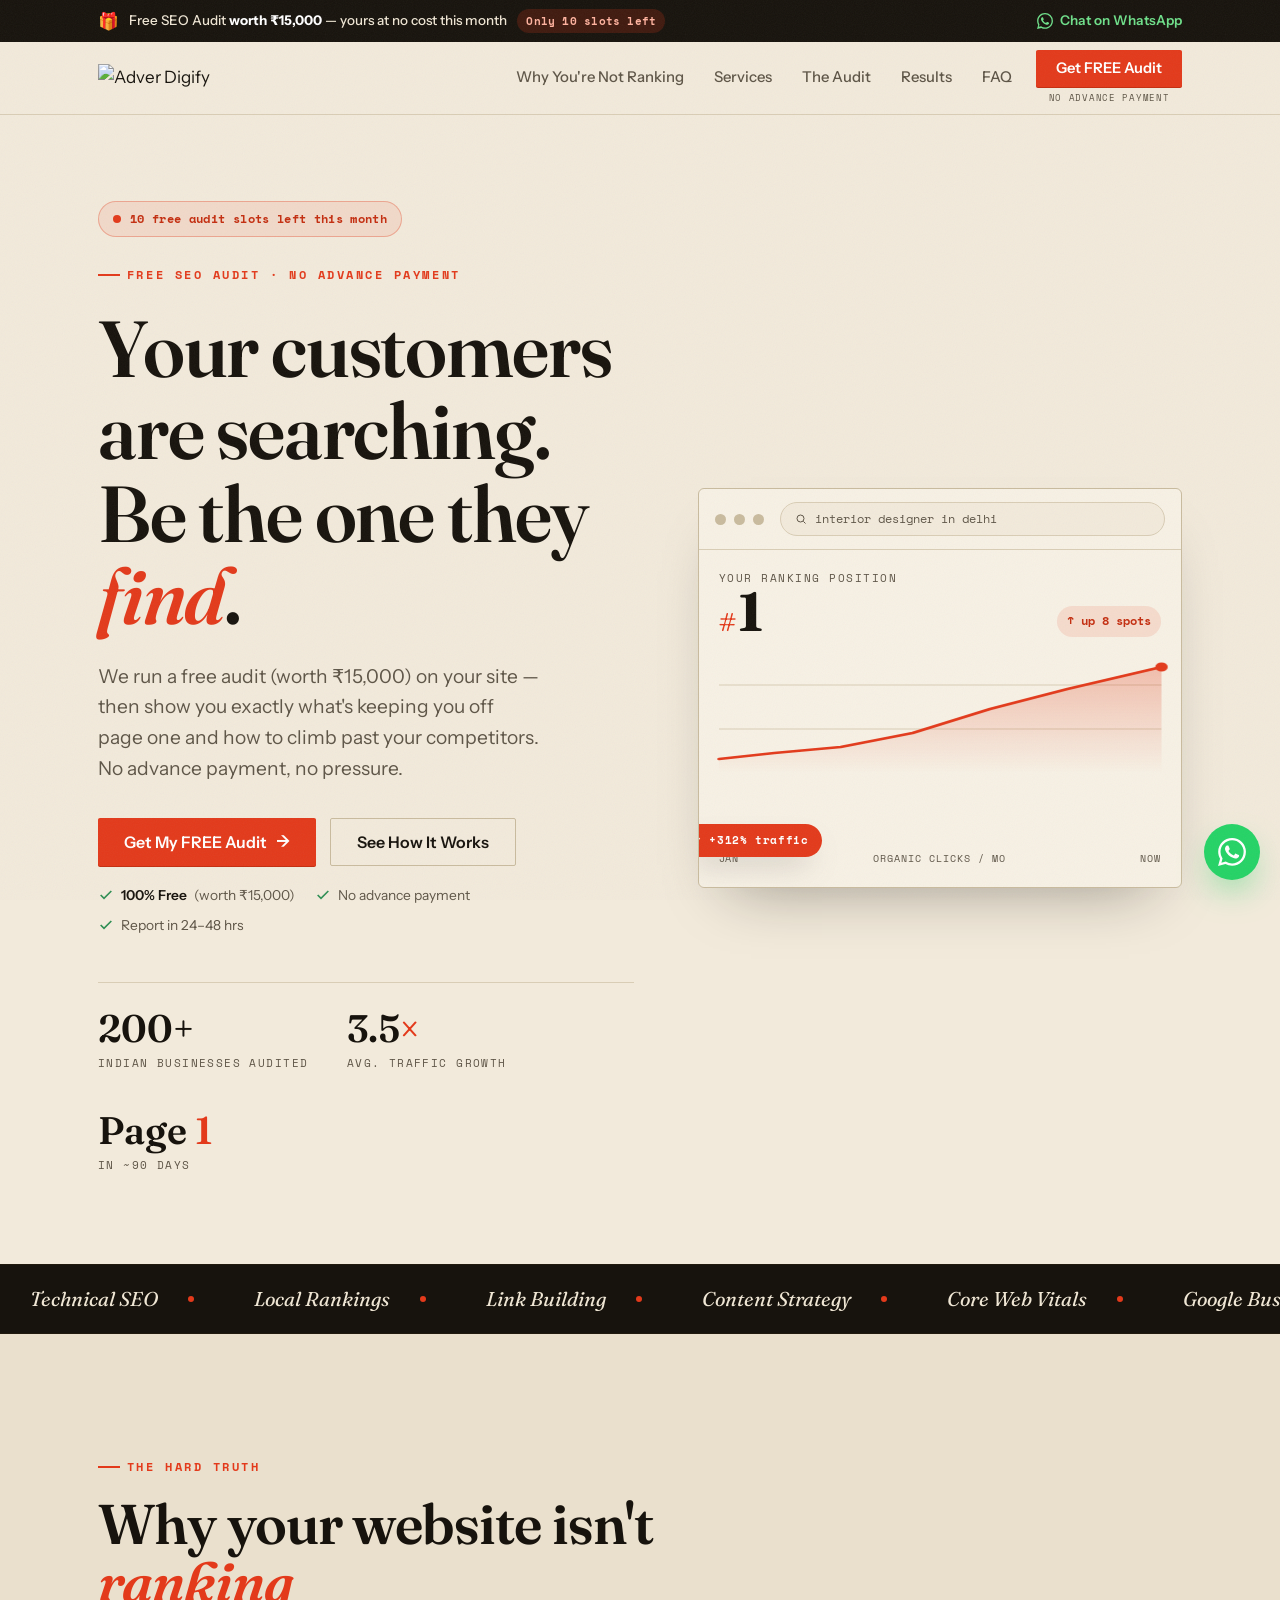
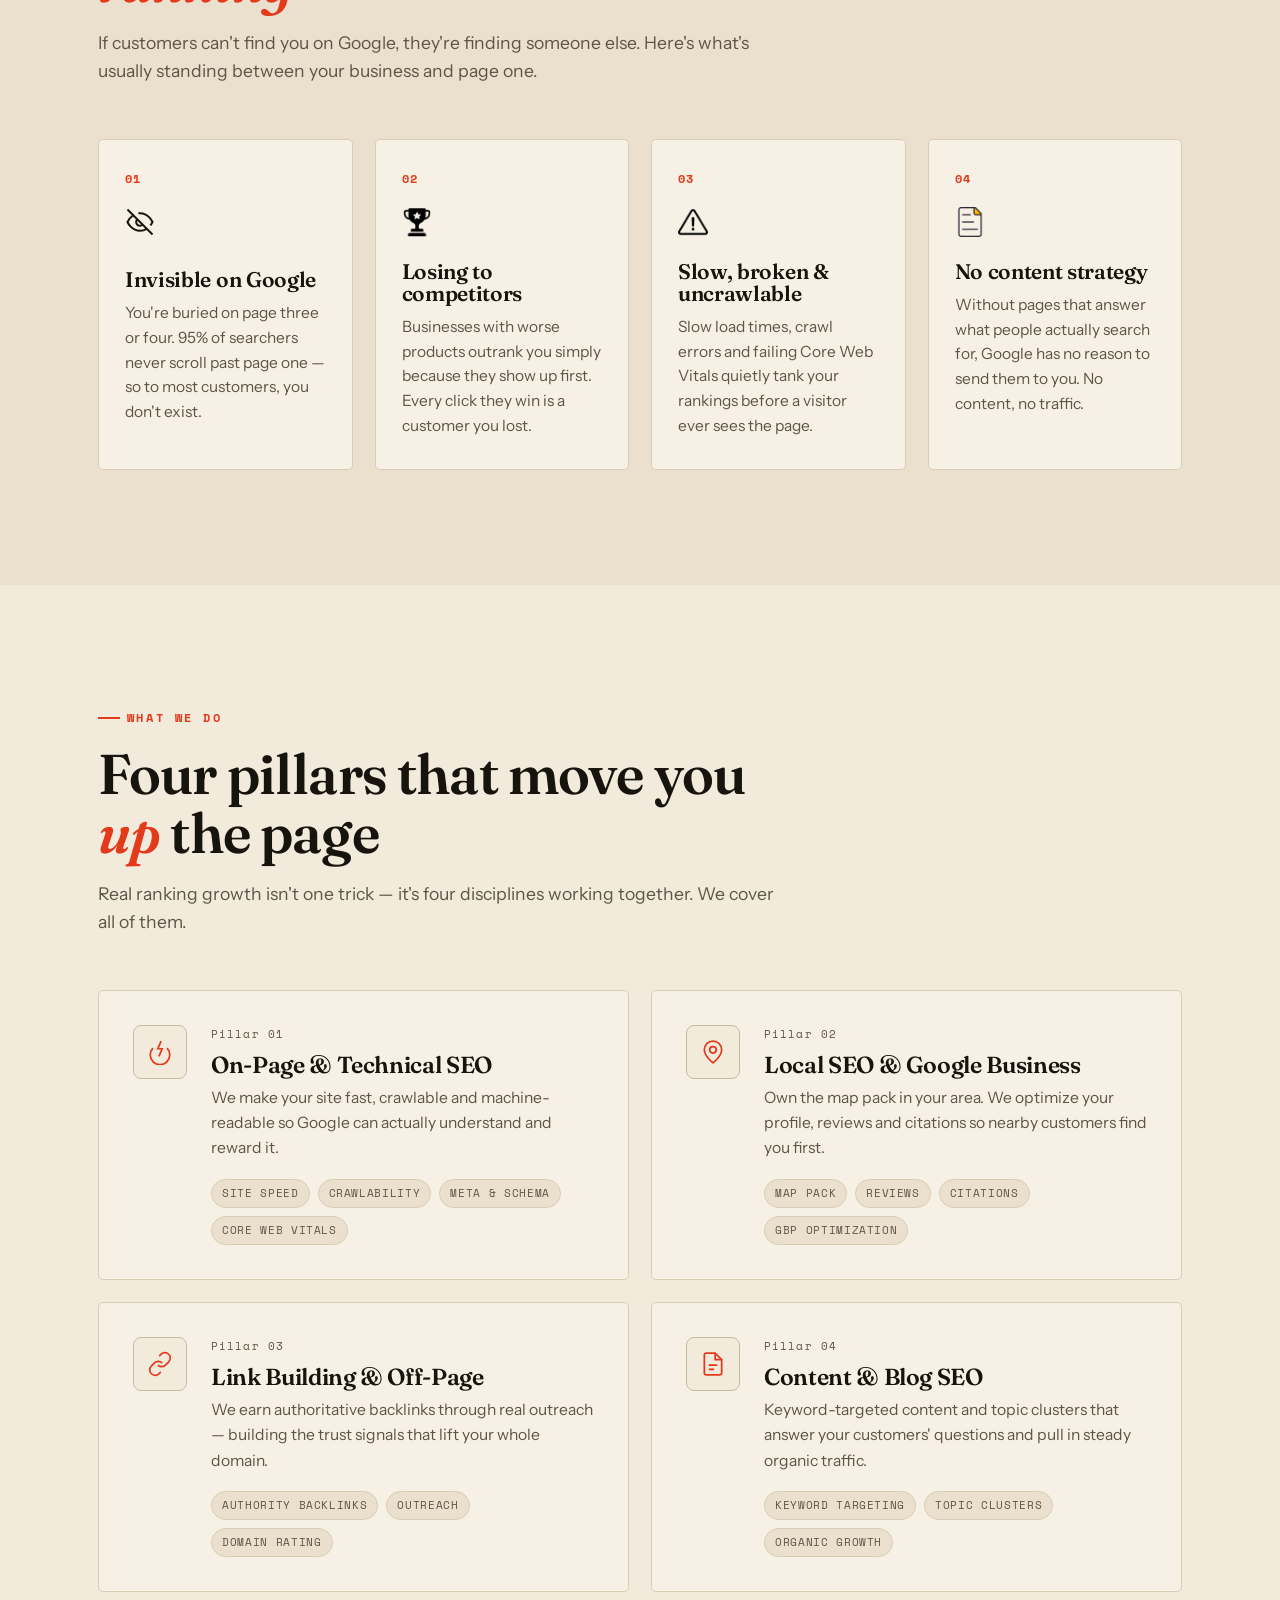
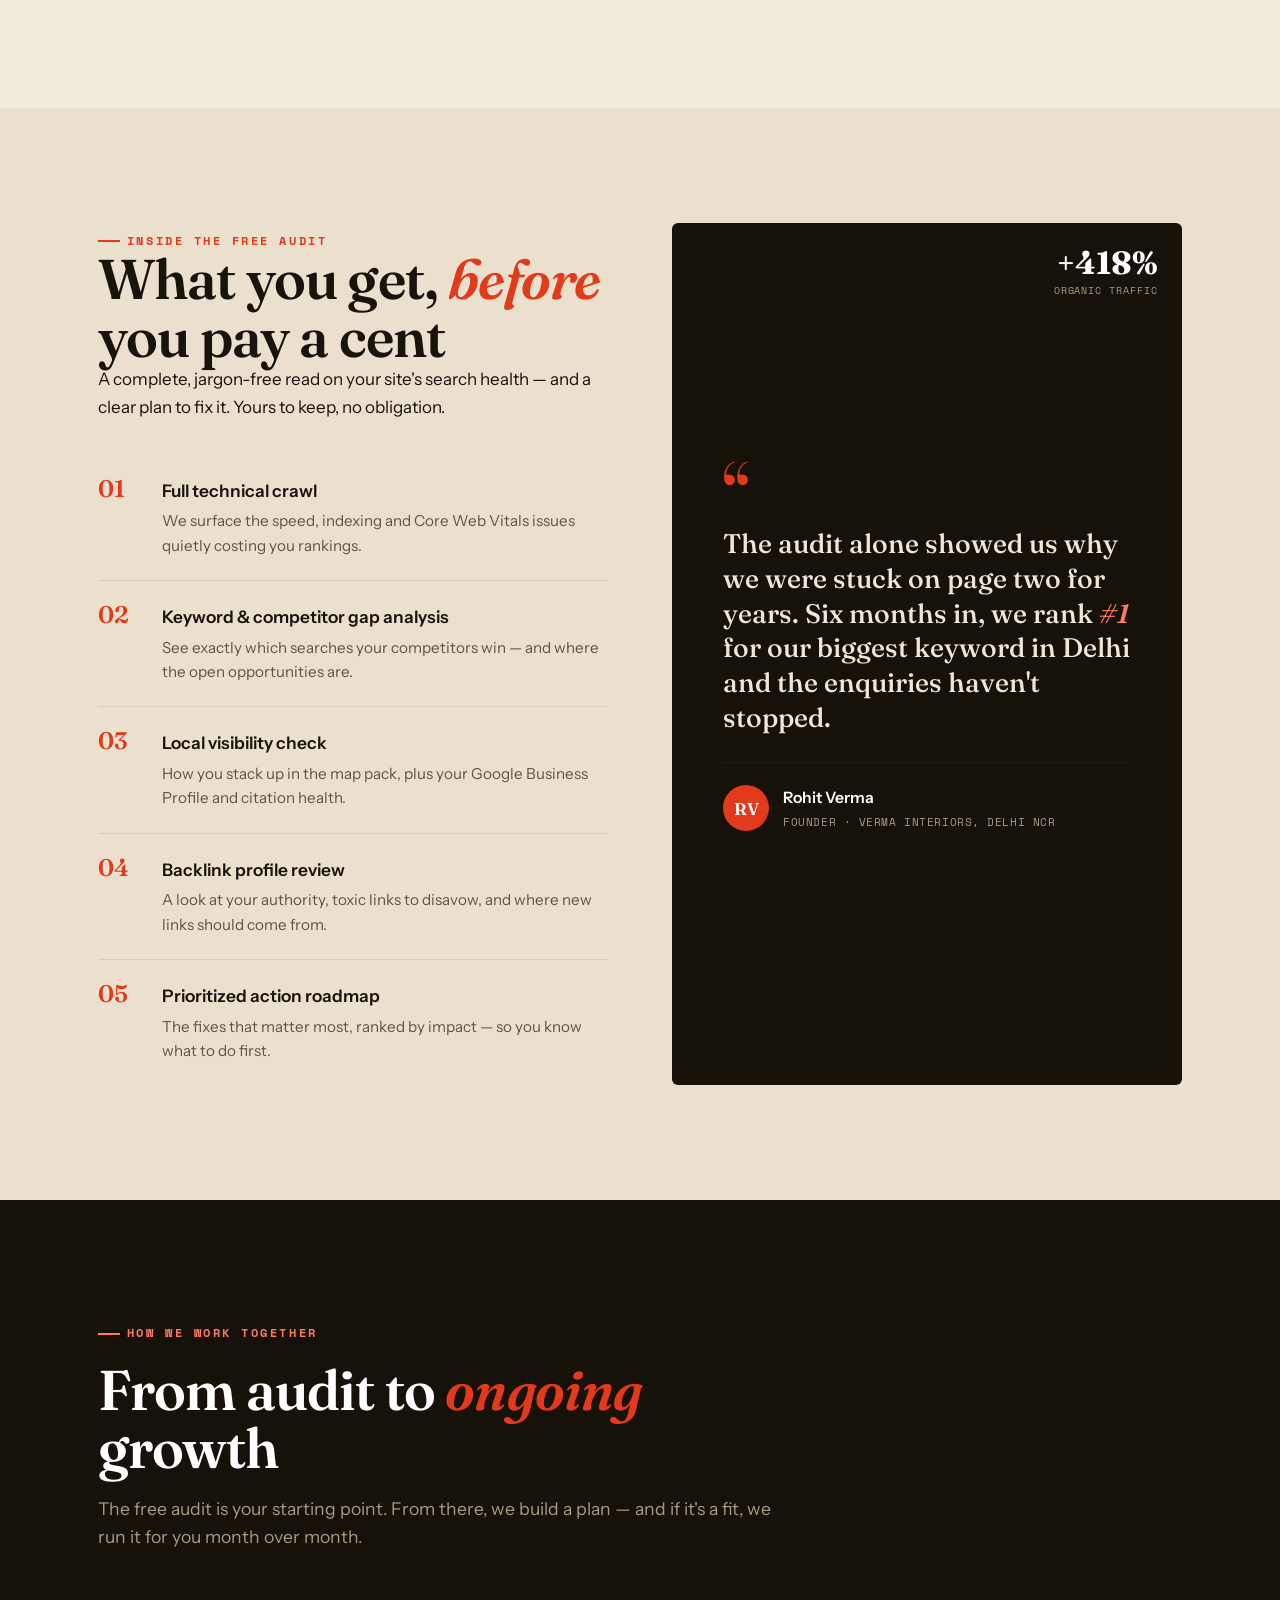
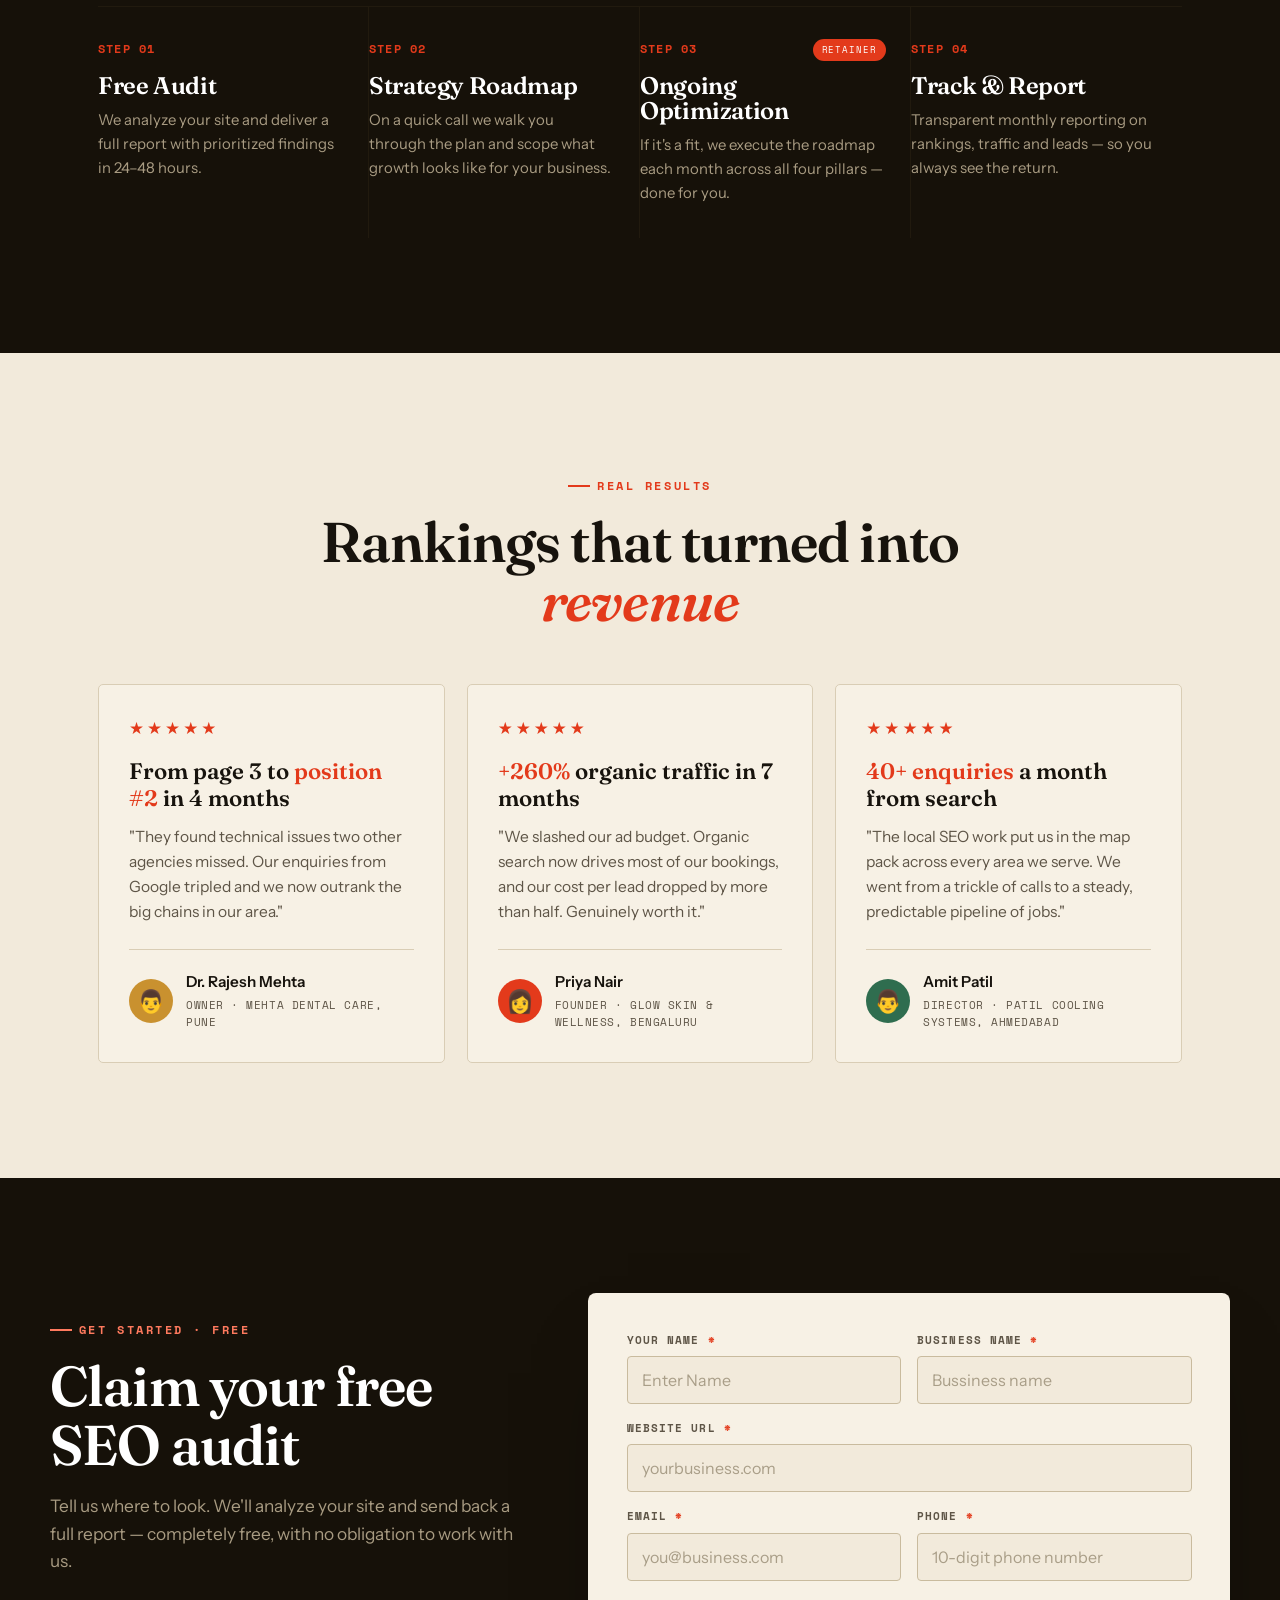
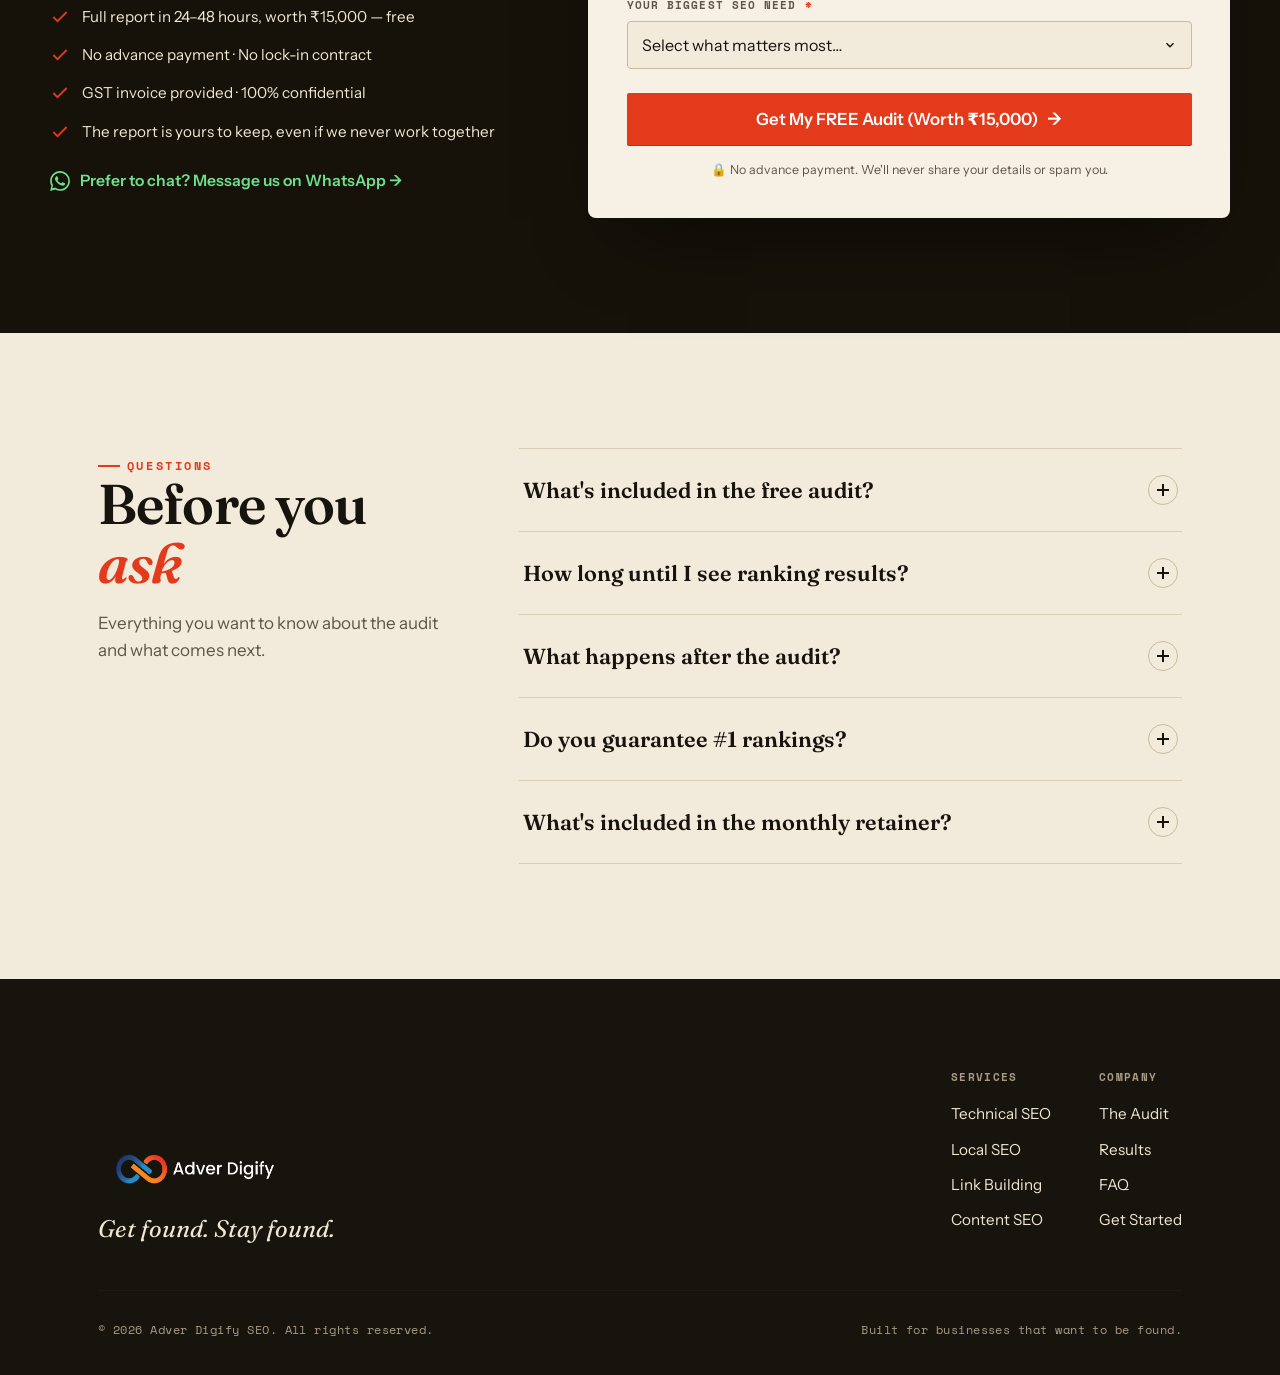
==== commit c7c2152f: "updated the admin dashboard" ====
--- a/SEO-Landing/index.html
+++ b/SEO-Landing/index.html
@@ -742,8 +742,8 @@
             </div>
             <div class="field">
               <label for="f-phone">Phone <span class="req">*</span></label>
-              <input type="tel" id="f-phone" name="phone" required placeholder="+91 ***** *****" autocomplete="tel" pattern="^\+?[0-9\s\-()]{10,15}$" title="Please enter a valid phone number (10 to 15 digits).">
-              <span class="err-msg">Enter a 10-15 digit phone number.</span>
+              <input type="tel" id="f-phone" name="phone" required placeholder="10-digit phone number" autocomplete="tel" pattern="[0-9]{10}" maxlength="10" title="Please enter exactly 10 digits (e.g. 9876543210).">
+              <span class="err-msg">Enter exactly 10 digits.</span>
             </div>
           </div>
           <div class="field">
